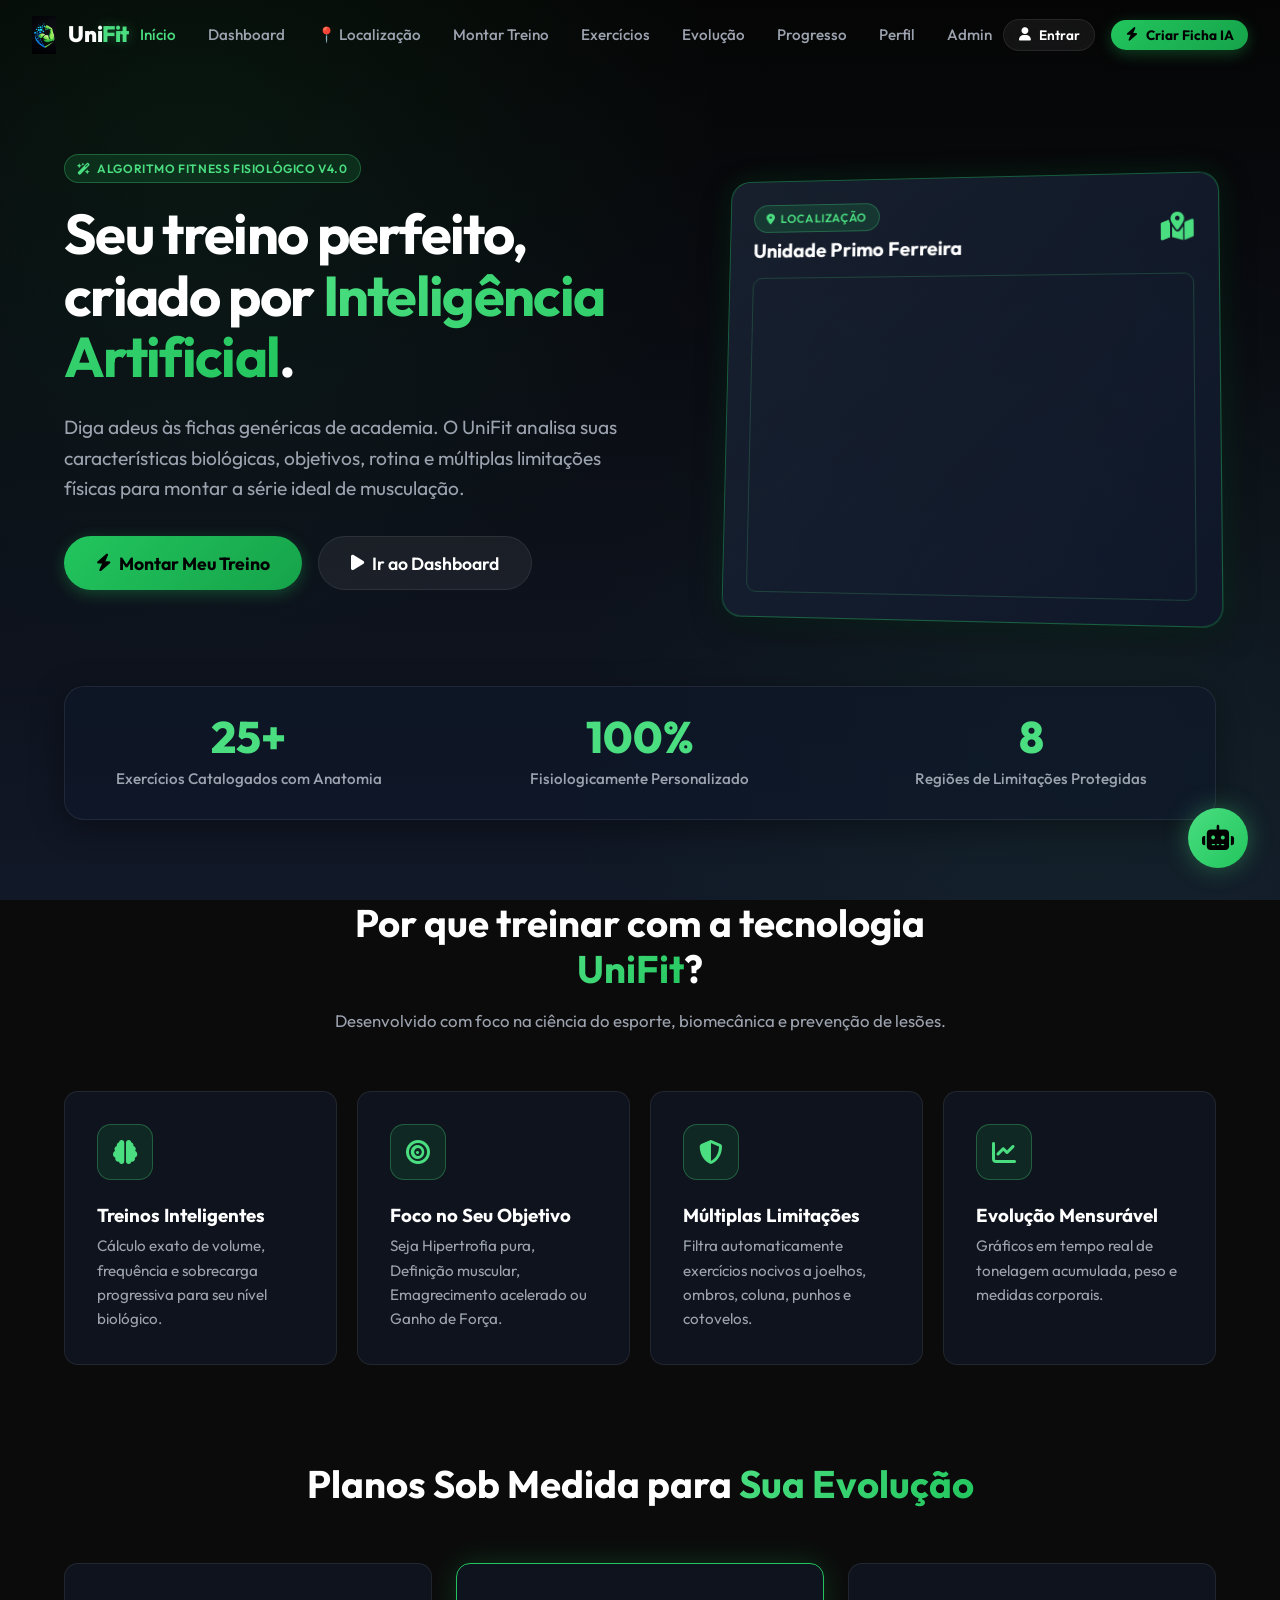
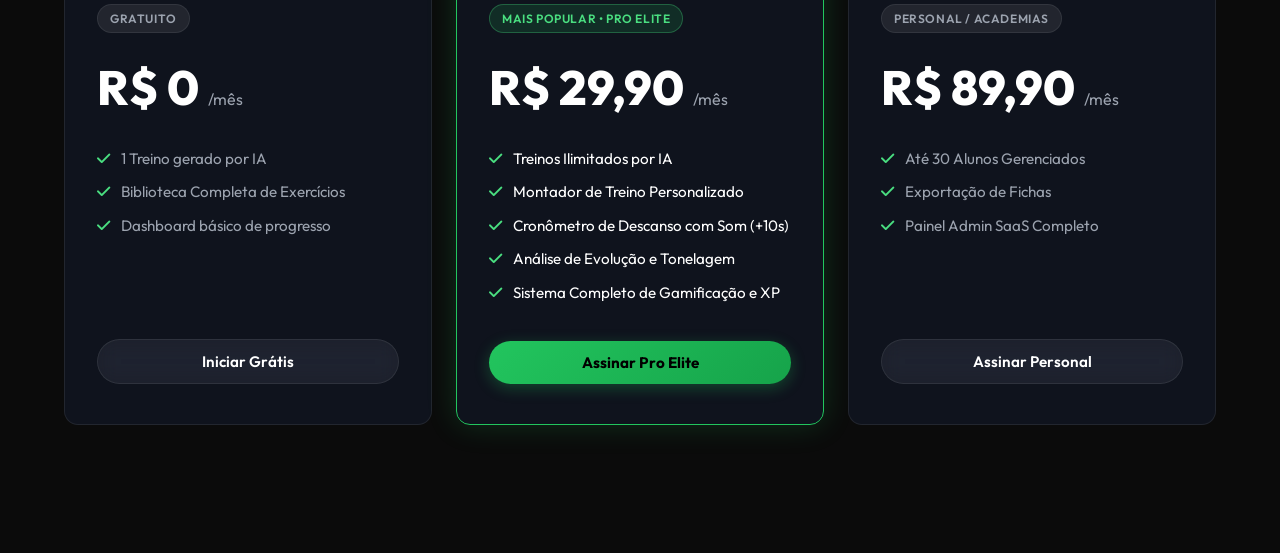
==== index.html @ 842c6257 "Add files via upload" ====
<!DOCTYPE html>
<html lang="pt-BR">
<head>
  <meta charset="UTF-8">
  <meta name="viewport" content="width=device-width, initial-scale=1.0, maximum-scale=5.0">
  <title>UniFit | Seu treino perfeito, criado por Inteligência Artificial</title>
  
  <!-- SEO & PWA Meta Tags -->
  <meta name="description" content="Plataforma fitness de alta performance que utiliza algoritmos inteligentes para gerar treinos customizados para musculação, hipertrofia e definição.">
  <meta name="keywords" content="treino, musculacao, inteligencia artificial, hipertrofia, fitness, personal trainer, exercicios">
  <meta name="theme-color" content="#0b0b0b">
  <meta name="mobile-web-app-capable" content="yes">
  <meta name="apple-mobile-web-app-capable" content="yes">
  <meta name="apple-mobile-web-app-status-bar-style" content="black-translucent">
  <link rel="manifest" href="manifest.webmanifest">
  <link rel="icon" type="image/png" href="https://cdn-icons-png.flaticon.com/512/2964/2964514.png">
  
  <!-- Open Graph -->
  <meta property="og:title" content="UniFit - Inteligência Artificial para Treinos Personalizados">
  <meta property="og:description" content="Gere seu treino de musculação personalizado em segundos com tecnologia de ponta.">
  <meta property="og:type" content="website">
  
  <!-- Google Fonts & FontAwesome -->
  <link rel="preconnect" href="https://fonts.googleapis.com">
  <link rel="preconnect" href="https://fonts.gstatic.com" crossorigin>
  <link href="https://fonts.googleapis.com/css2?family=Inter:wght@300;400;500;600;700&family=Outfit:wght@400;500;600;700;800;900&display=swap" rel="stylesheet">
  <link rel="stylesheet" href="https://cdnjs.cloudflare.com/ajax/libs/font-awesome/6.4.0/css/all.min.css">
  
  <!-- Chart.js CDN -->
  <script src="https://cdn.jsdelivr.net/npm/chart.js"></script>

  <!-- Leaflet CSS & JS (OpenStreetMap) -->
  <link rel="stylesheet" href="https://unpkg.com/leaflet@1.9.4/dist/leaflet.css" />
  <script src="https://unpkg.com/leaflet@1.9.4/dist/leaflet.js"></script>

  <!-- UniFit Styles -->
  <link rel="stylesheet" href="css/styles.css">
</head>
<body>

  <!-- Toast Notification Container -->
  <div id="toast-container" class="toast-container"></div>

  <!-- Main Navigation Bar (Desktop) -->
  <nav class="navbar">
    <div class="nav-container">
      <a href="#" class="logo-wrapper" onclick="showSection('landing-section'); return false;">
        <!-- UniFit Logo -->
        <img src="logo.jpg" alt="UniFit Logo" class="logo-icon-img">
        <span>Uni<span class="highlight-neon">Fit</span></span>
      </a>

      <ul class="nav-links">
        <li><a href="#" class="nav-link active" onclick="showSection('landing-section'); return false;">Início</a></li>
        <li><a href="#" class="nav-link" onclick="showSection('dashboard-section'); return false;">Dashboard</a></li>
        <li><a href="#" class="nav-link" onclick="showSection('map-section'); return false;">📍 Localização</a></li>
        <li><a href="#" class="nav-link" onclick="showSection('workout-builder-section'); return false;">Montar Treino</a></li>
        <li><a href="#" class="nav-link" onclick="showSection('exercise-bank-section'); return false;">Exercícios</a></li>
        <li><a href="#" class="nav-link" onclick="showSection('evolution-section'); return false;">Evolução</a></li>
        <li><a href="#" class="nav-link" onclick="showSection('progress-section'); return false;">Progresso</a></li>
        <li><a href="#" class="nav-link" onclick="showSection('profile-section'); return false;">Perfil</a></li>
        <li><a href="#" class="nav-link" onclick="showSection('admin-section'); return false;">Admin</a></li>
      </ul>

      <div class="nav-actions">
        <button class="btn btn-secondary btn-sm" onclick="openModal('auth-modal')"><i class="fa-solid fa-user"></i> Entrar</button>
        <button class="btn btn-primary btn-sm" onclick="openModal('onboarding-modal')"><i class="fa-solid fa-bolt"></i> Criar Ficha IA</button>
      </div>
    </div>
  </nav>

  <!-- ==========================================================================
       SECTION 1: LANDING PAGE
       ========================================================================== -->
  <section id="landing-section" class="app-section active">
    <div class="container">
      <div class="hero">
        <div class="hero-content">
          <span class="badge badge-green" style="margin-bottom: 1.25rem;">
            <i class="fa-solid fa-wand-magic-sparkles"></i> Algoritmo Fitness Fisiológico v4.0
          </span>
          <h1>Seu treino perfeito, criado por <span class="text-green-gradient">Inteligência Artificial</span>.</h1>
          <p>Diga adeus às fichas genéricas de academia. O UniFit analisa suas características biológicas, objetivos, rotina e múltiplas limitações físicas para montar a série ideal de musculação.</p>

          <div class="hero-ctas">
            <button class="btn btn-primary btn-lg" onclick="openModal('onboarding-modal')">
              <i class="fa-solid fa-bolt"></i> Montar Meu Treino
            </button>
            <button class="btn btn-secondary btn-lg" onclick="showSection('dashboard-section')">
              <i class="fa-solid fa-play"></i> Ir ao Dashboard
            </button>
          </div>
        </div>

        <div class="hero-preview-container">
          <div class="hero-card-3d glass-panel">
            <div style="display: flex; justify-content: space-between; align-items: center; margin-bottom: 1rem;">
              <div>
                <span class="badge badge-green"><i class="fa-solid fa-location-dot"></i> LOCALIZAÇÃO</span>
                <h3 style="margin-top: 0.4rem; font-size: 1.25rem;">Unidade Primo Ferreira</h3>
              </div>
              <i class="fa-solid fa-map-location-dot" style="font-size: 1.8rem; color: #4ADE80;"></i>
            </div>

            <div id="map" style="height: 320px; width: 100%; border-radius: 10px; border: 1px solid rgba(74, 222, 128, 0.2); overflow: hidden; z-index: 1;"></div>
          </div>
        </div>
      </div>

      <!-- Stats Bar (Valores dinâmicos da aplicação) -->
      <div class="stats-bar glass-panel">
        <div class="stat-box">
          <div class="stat-number" id="landing-stat-exercises">25+</div>
          <div class="stat-label">Exercícios Catalogados com Anatomia</div>
        </div>
        <div class="stat-box">
          <div class="stat-number" id="landing-stat-satisfaction">100%</div>
          <div class="stat-label">Fisiologicamente Personalizado</div>
        </div>
        <div class="stat-box">
          <div class="stat-number" id="landing-stat-injuries">8</div>
          <div class="stat-label">Regiões de Limitações Protegidas</div>
        </div>
      </div>

      <!-- Benefits Section -->
      <div class="section-header">
        <h2>Por que treinar com a tecnologia <span class="text-green-gradient">UniFit</span>?</h2>
        <p>Desenvolvido com foco na ciência do esporte, biomecânica e prevenção de lesões.</p>
      </div>

      <div class="grid-4" style="margin-bottom: 6rem;">
        <div class="glass-card feature-card">
          <div class="feature-icon-wrapper"><i class="fa-solid fa-brain"></i></div>
          <h3>Treinos Inteligentes</h3>
          <p style="color: #9CA3AF; font-size: 0.95rem; margin-top: 0.5rem;">Cálculo exato de volume, frequência e sobrecarga progressiva para seu nível biológico.</p>
        </div>
        <div class="glass-card feature-card">
          <div class="feature-icon-wrapper"><i class="fa-solid fa-bullseye"></i></div>
          <h3>Foco no Seu Objetivo</h3>
          <p style="color: #9CA3AF; font-size: 0.95rem; margin-top: 0.5rem;">Seja Hipertrofia pura, Definição muscular, Emagrecimento acelerado ou Ganho de Força.</p>
        </div>
        <div class="glass-card feature-card">
          <div class="feature-icon-wrapper"><i class="fa-solid fa-shield-halved"></i></div>
          <h3>Múltiplas Limitações</h3>
          <p style="color: #9CA3AF; font-size: 0.95rem; margin-top: 0.5rem;">Filtra automaticamente exercícios nocivos a joelhos, ombros, coluna, punhos e cotovelos.</p>
        </div>
        <div class="glass-card feature-card">
          <div class="feature-icon-wrapper"><i class="fa-solid fa-chart-line"></i></div>
          <h3>Evolução Mensurável</h3>
          <p style="color: #9CA3AF; font-size: 0.95rem; margin-top: 0.5rem;">Gráficos em tempo real de tonelagem acumulada, peso e medidas corporais.</p>
        </div>
      </div>

      <!-- Pricing Plans -->
      <div class="section-header">
        <h2>Planos Sob Medida para <span class="text-green-gradient">Sua Evolução</span></h2>
      </div>

      <div class="grid-3" style="margin-bottom: 5rem;">
        <div class="glass-card pricing-card">
          <div>
            <span class="badge badge-gray">GRATUITO</span>
            <div class="pricing-price">R$ 0 <span>/mês</span></div>
            <ul style="list-style: none; color: #9CA3AF; line-height: 2.2; font-size: 0.95rem;">
              <li><i class="fa-solid fa-check" style="color: #4ADE80; margin-right: 8px;"></i> 1 Treino gerado por IA</li>
              <li><i class="fa-solid fa-check" style="color: #4ADE80; margin-right: 8px;"></i> Biblioteca Completa de Exercícios</li>
              <li><i class="fa-solid fa-check" style="color: #4ADE80; margin-right: 8px;"></i> Dashboard básico de progresso</li>
            </ul>
          </div>
          <button class="btn btn-secondary" style="margin-top: 2rem;" onclick="openModal('onboarding-modal')">Iniciar Grátis</button>
        </div>

        <div class="glass-card pricing-card featured">
          <div>
            <span class="badge badge-green">MAIS POPULAR • PRO ELITE</span>
            <div class="pricing-price">R$ 29,90 <span>/mês</span></div>
            <ul style="list-style: none; color: #FFFFFF; line-height: 2.2; font-size: 0.95rem;">
              <li><i class="fa-solid fa-check" style="color: #4ADE80; margin-right: 8px;"></i> Treinos Ilimitados por IA</li>
              <li><i class="fa-solid fa-check" style="color: #4ADE80; margin-right: 8px;"></i> Montador de Treino Personalizado</li>
              <li><i class="fa-solid fa-check" style="color: #4ADE80; margin-right: 8px;"></i> Cronômetro de Descanso com Som (+10s)</li>
              <li><i class="fa-solid fa-check" style="color: #4ADE80; margin-right: 8px;"></i> Análise de Evolução e Tonelagem</li>
              <li><i class="fa-solid fa-check" style="color: #4ADE80; margin-right: 8px;"></i> Sistema Completo de Gamificação e XP</li>
            </ul>
          </div>
          <button class="btn btn-primary" style="margin-top: 2rem;" onclick="openCheckoutModal('pro_elite')">Assinar Pro Elite</button>
        </div>

        <div class="glass-card pricing-card">
          <div>
            <span class="badge badge-gray">PERSONAL / ACADEMIAS</span>
            <div class="pricing-price">R$ 89,90 <span>/mês</span></div>
            <ul style="list-style: none; color: #9CA3AF; line-height: 2.2; font-size: 0.95rem;">
              <li><i class="fa-solid fa-check" style="color: #4ADE80; margin-right: 8px;"></i> Até 30 Alunos Gerenciados</li>
              <li><i class="fa-solid fa-check" style="color: #4ADE80; margin-right: 8px;"></i> Exportação de Fichas</li>
              <li><i class="fa-solid fa-check" style="color: #4ADE80; margin-right: 8px;"></i> Painel Admin SaaS Completo</li>
            </ul>
          </div>
          <button class="btn btn-secondary" style="margin-top: 2rem;" onclick="openCheckoutModal('personal')">Assinar Personal</button>
        </div>
      </div>
    </div>
  </section>

  <!-- ==========================================================================
       SECTION: MAPA E LOCALIZAÇÃO DE COORDENADAS
       ========================================================================== -->
  <section id="map-section" class="app-section">
    <div class="container">
      <div class="section-header">
        <h2>Nossa <span class="text-green-gradient">Unidade Primo Ferreira</span></h2>
        <p>Confira a localização da nossa unidade principal no mapa abaixo.</p>
      </div>

      <div class="glass-panel" style="padding: 2rem; margin-bottom: 3rem;">
        <div id="sec-map" style="height: 500px; width: 100%; border-radius: 12px; border: 1px solid rgba(74, 222, 128, 0.3); overflow: hidden; z-index: 1;"></div>
      </div>
    </div>
  </section>

  <!-- ==========================================================================
       SECTION 2: DASHBOARD (REVISÃO COMPLETA DA PÁGINA INICIAL)
       ========================================================================== -->
  <section id="dashboard-section" class="app-section">
    <div class="container">
      <div class="dash-welcome">
        <div>
          <h2>Olá, <span id="dash-user-name" class="text-green-gradient">Carlos</span>! 👋</h2>
          <p style="color: #9CA3AF;" id="dash-user-subtext">Seu objetivo: <strong id="dash-goal-text" style="color:#FFFFFF;">Hipertrofia</strong> • Pronto para evoluir hoje?</p>
        </div>
        <div style="display: flex; gap: 0.75rem; flex-wrap: wrap;">
          <button class="btn btn-secondary btn-sm" onclick="showSection('workout-builder-section')"><i class="fa-solid fa-plus"></i> Montar Novo Treino</button>
          <button class="btn btn-primary btn-lg" onclick="startTodayWorkoutSession()">
            <i class="fa-solid fa-play"></i> COMEÇAR TREINO DE HOJE
          </button>
        </div>
      </div>

      <!-- CARD EM ALTO DESTAQUE: TREINO DE HOJE -->
      <div class="glass-panel" style="padding: 2rem; margin-bottom: 2.5rem; border: 2px solid var(--primary-green); box-shadow: 0 0 30px var(--accent-glow);">
        <div style="display: flex; justify-content: space-between; align-items: center; flex-wrap: wrap; gap: 1rem; margin-bottom: 1.5rem;">
          <div>
            <span class="badge badge-green"><i class="fa-solid fa-star"></i> TREINO DE HOJE RECOMENDADO</span>
            <h3 id="today-workout-title" style="font-size: 1.8rem; margin-top: 0.5rem; color: #FFFFFF;">Treino A - Peito, Ombros e Tríceps</h3>
          </div>
          <button class="btn btn-primary btn-lg" onclick="startTodayWorkoutSession()">
            <i class="fa-solid fa-fire"></i> INICIAR AGORA
          </button>
        </div>

        <!-- Meta dados do treino de hoje -->
        <div class="grid-4" style="margin-bottom: 1.5rem; background: rgba(15,23,42,0.6); padding: 1.25rem; border-radius: 12px;">
          <div>
            <div style="font-size: 0.75rem; color: #9CA3AF;">EXERCÍCIOS</div>
            <div id="today-ex-count" style="font-weight: 700; font-size: 1.2rem; color: #FFFFFF;">5 Exercícios</div>
          </div>
          <div>
            <div style="font-size: 0.75rem; color: #9CA3AF;">TEMPO ESTIMADO</div>
            <div id="today-est-time" style="font-weight: 700; font-size: 1.2rem; color: #4ADE80;">50 - 60 Min</div>
          </div>
          <div>
            <div style="font-size: 0.75rem; color: #9CA3AF;">GRUPOS MUSCULARES</div>
            <div id="today-muscles" style="font-weight: 700; font-size: 1rem; color: #FFFFFF;">Peito, Ombros, Tríceps</div>
          </div>
          <div>
            <div style="font-size: 0.75rem; color: #9CA3AF;">DIVISÃO</div>
            <div id="today-split-name" style="font-weight: 700; font-size: 1rem; color: #4ADE80;">Upper / Lower 4x</div>
          </div>
        </div>

        <!-- Lista rápida de exercícios do treino de hoje -->
        <div id="today-workout-exercises-list">
          <!-- Dynamically populated -->
        </div>
      </div>

      <!-- Dash Stats Grid -->
      <div class="dash-stats-grid">
        <div class="glass-card dash-card-stat">
          <div class="dash-stat-icon"><i class="fa-solid fa-weight-scale"></i></div>
          <div>
            <div style="font-size: 0.8rem; color: #9CA3AF;">PESO ATUAL</div>
            <div id="dash-weight" style="font-size: 1.3rem; font-weight: 700;">76.5 kg</div>
          </div>
        </div>
        <div class="dash-card-stat glass-card">
          <div class="dash-stat-icon"><i class="fa-solid fa-heart-pulse"></i></div>
          <div>
            <div style="font-size: 0.8rem; color: #9CA3AF;">IMC ESTIMADO</div>
            <div id="dash-bmi" style="font-size: 1.3rem; font-weight: 700;">24.1 (Normal)</div>
          </div>
        </div>
        <div class="dash-card-stat glass-card">
          <div class="dash-stat-icon"><i class="fa-solid fa-fire"></i></div>
          <div>
            <div style="font-size: 0.8rem; color: #9CA3AF;">SEQUÊNCIA (STREAK)</div>
            <div id="dash-streak" style="font-size: 1.3rem; font-weight: 700; color: #4ADE80;">🔥 4 Dias</div>
          </div>
        </div>
        <div class="dash-card-stat glass-card">
          <div class="dash-stat-icon"><i class="fa-solid fa-shield-halved"></i></div>
          <div>
            <div style="font-size: 0.8rem; color: #9CA3AF;">PROTEÇÃO ARTICULAR</div>
            <div id="dash-injuries-count" style="font-size: 1.1rem; font-weight: 700; color: #4ADE80;">Ativa (Protegido)</div>
          </div>
        </div>
      </div>

      <!-- XP & Level Progress Bar -->
      <div class="glass-panel" style="padding: 1.5rem; margin-bottom: 2.5rem;">
        <div style="display: flex; justify-content: space-between; align-items: center; margin-bottom: 0.75rem;">
          <div style="font-weight: 700; color: #FFFFFF;" id="dash-level-title">Nível 3 • Bronze Atleta</div>
          <span class="badge badge-green" id="dash-xp-badge">+150 XP Próximo Nível</span>
        </div>
        <div style="width: 100%; height: 12px; background: rgba(255,255,255,0.1); border-radius: 999px; overflow: hidden;">
          <div id="dash-xp-progress" style="width: 60%; height: 100%; background: linear-gradient(90deg, #22C55E, #4ADE80); transition: width 0.5s ease;"></div>
        </div>
      </div>

      <div class="grid-2">
        <!-- Último Treino Realizado -->
        <div class="glass-panel" style="padding: 1.75rem;">
          <h3 style="margin-bottom: 1.25rem;"><i class="fa-solid fa-clock-rotate-left" style="color: #4ADE80;"></i> Último Treino Realizado</h3>
          <div id="dash-last-workout-box">
            <div style="background: rgba(30,41,59,0.4); padding: 1.25rem; border-radius: 12px; border: 1px solid var(--border-color);">
              <div style="font-size: 0.85rem; color: #9CA3AF;" id="dash-last-date">11 AGO 2026</div>
              <div style="font-weight: 700; font-size: 1.15rem; color: #FFFFFF;" id="dash-last-title">Peito + Ombros + Tríceps</div>
              <div style="display: flex; justify-content: space-between; margin-top: 0.75rem; font-size: 0.9rem; color: #4ADE80;">
                <span id="dash-last-duration">⏱️ 52 min</span>
                <span id="dash-last-tonnage">🏋️ 4.200 kg movimentados</span>
                <span id="dash-last-xp">+180 XP</span>
              </div>
            </div>
          </div>
        </div>

        <!-- Assistente & Atalhos -->
        <div style="display: flex; flex-direction: column; gap: 1.5rem;">
          <div class="glass-panel" style="padding: 1.5rem;">
            <h3 style="margin-bottom: 0.75rem;">Assistente IA Fisiológico</h3>
            <p style="color: #9CA3AF; font-size: 0.9rem; margin-bottom: 1rem;">Tire dúvidas sobre execução, substituições de exercícios ou dor articular em tempo real.</p>
            <button class="btn btn-outline-green" onclick="toggleAIChatWindow()">
              <i class="fa-solid fa-robot"></i> Abrir Chat do Assistente IA
            </button>
          </div>

          <!-- Card de Localização & Coordenadas no Dashboard -->
          <div class="glass-panel" style="padding: 1.5rem;">
            <div style="display: flex; justify-content: space-between; align-items: center; margin-bottom: 1rem;">
              <div>
                <span class="badge badge-green"><i class="fa-solid fa-location-dot"></i> LOCALIZAÇÃO</span>
                <h3 style="margin-top: 0.4rem; font-size: 1.2rem;">Unidade Primo Ferreira</h3>
              </div>
              <i class="fa-solid fa-map-location-dot" style="font-size: 1.5rem; color: #4ADE80;"></i>
            </div>

            <div id="dash-map" style="height: 260px; width: 100%; border-radius: 10px; border: 1px solid rgba(74, 222, 128, 0.2); overflow: hidden; z-index: 1;"></div>
          </div>
        </div>
      </div>
    </div>
  </section>

  <!-- ==========================================================================
       SECTION 3: WORKOUT SESSION PLAYER (TELA DE EXECUÇÃO DO TREINO)
       ========================================================================== -->
  <section id="workout-player-section" class="app-section">
    <div class="container workout-player-container">
      
      <!-- Session Header Bar -->
      <div class="glass-panel" style="padding: 1.25rem 2rem; margin-bottom: 1.5rem; display: flex; justify-content: space-between; align-items: center; flex-wrap: wrap; gap: 1rem;">
        <div>
          <span class="badge badge-green" id="player-ex-category">PEITO</span>
          <h2 id="player-ex-name" style="font-size: 1.7rem; margin-top: 0.25rem;">Supino Reto com Barra</h2>
        </div>
        <div>
          <span id="workout-session-progress-text" style="color: #4ADE80; font-weight: 700; margin-right: 1rem;">0% Concluído</span>
          <button class="btn btn-primary btn-sm" onclick="finishCurrentWorkoutSession()">Finalizar Treino</button>
        </div>
      </div>

      <!-- Workout Overall Progress Bar -->
      <div style="width: 100%; height: 8px; background: rgba(255,255,255,0.1); border-radius: 999px; margin-bottom: 1.5rem; overflow: hidden;">
        <div id="workout-session-progress-bar" style="width: 0%; height: 100%; background: #4ADE80; transition: width 0.3s ease;"></div>
      </div>

      <!-- BANNER PRÓXIMO EXERCÍCIO -->
      <div id="player-next-exercise-banner" style="background: rgba(30,41,59,0.5); padding: 0.75rem 1.25rem; border-radius: 10px; margin-bottom: 1.5rem; border: 1px solid var(--border-color); display: flex; justify-content: space-between; align-items: center;">
        <span style="font-size: 0.85rem; color: #9CA3AF;">A SEGUIR: <strong id="player-next-ex-name" style="color: #FFFFFF;">Supino Inclinado com Halteres</strong></span>
        <span class="badge badge-gray" id="player-next-ex-cat">Peito</span>
      </div>

      <div class="grid-2">
        <!-- Visual & Instructions -->
        <div>
          <div class="exercise-header-visual">
            <div id="player-ex-visual">
              <!-- SVG Visual -->
            </div>
          </div>

          <div class="glass-panel" style="padding: 1.5rem;">
            <h4 style="margin-bottom: 0.75rem; color: #4ADE80;">Execução Correta:</h4>
            <ol id="player-ex-instructions" style="color: #9CA3AF; padding-left: 1.25rem; font-size: 0.9rem; line-height: 1.6;">
              <!-- Dynamic instructions -->
            </ol>
            <div style="margin-top: 1rem; font-size: 0.85rem; color: #6B7280;">
              Equipamento: <span id="player-ex-equipment" style="color: #FFFFFF;">Barra</span>
            </div>
          </div>
        </div>

        <!-- Set Logger & Rest Timer -->
        <div>
          <!-- Rest Timer Box -->
          <div id="player-rest-timer-box" class="rest-timer-box" style="display: none;">
            <div style="font-size: 0.85rem; color: #4ADE80; font-weight: 700; margin-bottom: 1rem; text-transform: uppercase;">Descanso Entre Séries</div>
            <svg class="timer-circle-svg" viewBox="0 0 100 100">
              <circle class="timer-circle-bg" cx="50" cy="50" r="45"/>
              <circle id="timer-circle-progress" class="timer-circle-progress" cx="50" cy="50" r="45"/>
            </svg>
            <div id="timer-display-text" class="timer-display">60s</div>
            <div style="display: flex; gap: 0.5rem;">
              <button class="btn btn-secondary btn-sm" onclick="workoutSessionInstance.addTenSecondsToRestTimer(updateTimerDisplayUI)">+10s</button>
              <button class="btn btn-secondary btn-sm" onclick="workoutSessionInstance.stopRestTimer(); document.getElementById('player-rest-timer-box').style.display='none';">Pular Descanso</button>
            </div>
          </div>

          <!-- Set Table -->
          <div class="glass-panel" style="padding: 1.5rem;">
            <h3 style="margin-bottom: 1rem;">Registro de Séries</h3>
            <div class="table-responsive">
              <table class="set-table">
                <thead>
                  <tr>
                    <th>Série</th>
                    <th>Carga (kg)</th>
                    <th>Reps</th>
                    <th>Ação</th>
                  </tr>
                </thead>
                <tbody id="player-sets-tbody">
                  <!-- Dynamically populated sets -->
                </tbody>
              </table>
            </div>

            <div style="display: flex; justify-content: space-between; margin-top: 1.5rem;">
              <button class="btn btn-secondary" onclick="prevExercise()"><i class="fa-solid fa-chevron-left"></i> Anterior</button>
              <button class="btn btn-primary" onclick="nextExercise()">Próximo Exercício <i class="fa-solid fa-chevron-right"></i></button>
            </div>
          </div>
        </div>
      </div>

    </div>
  </section>

  <!-- ==========================================================================
       SECTION 4: MONTAR UM TREINO (CUSTOM WORKOUT BUILDER)
       ========================================================================== -->
  <section id="workout-builder-section" class="app-section">
    <div class="container">
      <div class="section-header">
        <h2>Montador de Treino <span class="text-green-gradient">Personalizado</span></h2>
        <p>Crie, edite, organize exercícios, defina cargas e inicie a execução quando quiser.</p>
      </div>

      <div class="grid-2" style="margin-bottom: 3rem;">
        <!-- Formulário de Criação de Treino -->
        <div class="glass-panel" style="padding: 2rem;">
          <h3><i class="fa-solid fa-pen-to-square" style="color: #4ADE80;"></i> Criar / Editar Treino</h3>
          <form style="margin-top: 1.5rem;" onsubmit="handleSaveCustomWorkout(event)">
            <input type="hidden" id="builder-workout-id" value="">
            
            <div class="form-group">
              <label class="form-label">Nome do Treino</label>
              <input type="text" id="builder-title" class="form-control" placeholder="ex: Treino A - Peito e Tríceps" required>
            </div>

            <div class="form-group">
              <label class="form-label">Objetivo Principal</label>
              <select id="builder-goal" class="form-control">
                <option value="Hipertrofia">Hipertrofia</option>
                <option value="Definição">Definição Muscular</option>
                <option value="Força">Ganho de Força</option>
                <option value="Resistência">Resistência</option>
              </select>
            </div>

            <!-- Exercícios Selecionados -->
            <div style="margin-bottom: 1.5rem;">
              <div style="display: flex; justify-content: space-between; align-items: center; margin-bottom: 0.75rem;">
                <label class="form-label" style="margin: 0;">Exercícios Adicionados (<span id="builder-ex-count">0</span>)</label>
                <button type="button" class="btn btn-secondary btn-sm" onclick="openExerciseSelectorModal()"><i class="fa-solid fa-plus"></i> Adicionar Exercício</button>
              </div>
              
              <div id="builder-selected-exercises-list">
                <!-- Dynamically rendered -->
              </div>
            </div>

            <button type="submit" class="btn btn-primary" style="width: 100%;">
              <i class="fa-solid fa-floppy-disk"></i> Salvar Treino Personalizado
            </button>
          </form>
        </div>

        <!-- Meus Treinos Cadastrados -->
        <div class="glass-panel" style="padding: 2rem;">
          <h3><i class="fa-solid fa-folder-open" style="color: #4ADE80;"></i> Meus Treinos Salvos</h3>
          <div id="custom-workouts-list" style="margin-top: 1.5rem; display: flex; flex-direction: column; gap: 1rem;">
            <!-- Dynamically rendered -->
          </div>
        </div>
      </div>
    </div>
  </section>

  <!-- ==========================================================================
       SECTION 5: BIBLIOTECA DE EXERCÍCIOS & BUSCA
       ========================================================================== -->
  <section id="exercise-bank-section" class="app-section">
    <div class="container">
      <div class="section-header">
        <h2>Biblioteca Profissional de <span class="text-green-gradient">Exercícios</span></h2>
        <p>Guia anatômico completo com execução, dicas de segurança, respiração e variações.</p>
      </div>

      <!-- Barra de Busca Rápida e Filtros -->
      <div class="glass-panel" style="padding: 1.5rem; margin-bottom: 2rem;">
        <div class="grid-2" style="margin-bottom: 1rem;">
          <div>
            <label class="form-label">Buscar Exercício</label>
            <input type="text" id="ex-search-input" class="form-control" placeholder="Digite o nome do exercício..." oninput="handleExerciseSearchFilter()">
          </div>
          <div class="grid-2">
            <div>
              <label class="form-label">Equipamento</label>
              <select id="ex-equip-filter" class="form-control" onchange="handleExerciseSearchFilter()">
                <option value="Todos">Todos os Equipamentos</option>
                <option value="Barra">Barra</option>
                <option value="Halteres">Halteres</option>
                <option value="Máquina">Máquina</option>
                <option value="Polia">Polia</option>
                <option value="Peso Corporal">Peso Corporal</option>
              </select>
            </div>
            <div>
              <label class="form-label">Nível</label>
              <select id="ex-level-filter" class="form-control" onchange="handleExerciseSearchFilter()">
                <option value="Todos">Todos os Níveis</option>
                <option value="Iniciante">Iniciante</option>
                <option value="Intermediário">Intermediário</option>
                <option value="Avançado">Avançado</option>
              </select>
            </div>
          </div>
        </div>

        <!-- Filter Buttons Category -->
        <div style="display: flex; gap: 0.5rem; flex-wrap: wrap; justify-content: center;">
          <button class="btn btn-primary cat-filter-btn" onclick="filterExerciseCategory(this, 'Todos')">Todos</button>
          <button class="btn btn-secondary cat-filter-btn" onclick="filterExerciseCategory(this, 'Peito')">Peito</button>
          <button class="btn btn-secondary cat-filter-btn" onclick="filterExerciseCategory(this, 'Costas')">Costas</button>
          <button class="btn btn-secondary cat-filter-btn" onclick="filterExerciseCategory(this, 'Ombros')">Ombros</button>
          <button class="btn btn-secondary cat-filter-btn" onclick="filterExerciseCategory(this, 'Bíceps')">Bíceps</button>
          <button class="btn btn-secondary cat-filter-btn" onclick="filterExerciseCategory(this, 'Tríceps')">Tríceps</button>
          <button class="btn btn-secondary cat-filter-btn" onclick="filterExerciseCategory(this, 'Pernas')">Pernas</button>
          <button class="btn btn-secondary cat-filter-btn" onclick="filterExerciseCategory(this, 'Glúteos')">Glúteos</button>
          <button class="btn btn-secondary cat-filter-btn" onclick="filterExerciseCategory(this, 'Posterior')">Posterior</button>
          <button class="btn btn-secondary cat-filter-btn" onclick="filterExerciseCategory(this, 'Panturrilha')">Panturrilha</button>
          <button class="btn btn-secondary cat-filter-btn" onclick="filterExerciseCategory(this, 'Abdômen')">Abdômen</button>
          <button class="btn btn-secondary cat-filter-btn" onclick="filterExerciseCategory(this, 'Cardio')">Cardio</button>
        </div>
      </div>

      <!-- Exercise Cards Grid -->
      <div id="exercise-bank-grid" class="grid-3">
        <!-- Dynamically rendered -->
      </div>
    </div>
  </section>

  <!-- ==========================================================================
       SECTION 6: EVOLUÇÃO E MEDIDAS
       ========================================================================== -->
  <section id="evolution-section" class="app-section">
    <div class="container">
      <div class="section-header">
        <h2>Acompanhamento da <span class="text-green-gradient">Sua Evolução</span></h2>
        <p>Monitore peso corporal, tonelagem total acumulada e circunferências corporais.</p>
      </div>

      <div class="grid-2" style="margin-bottom: 2.5rem;">
        <!-- Weight Chart -->
        <div class="glass-panel" style="padding: 2rem;">
          <h3>Evolução de Peso Corporal (kg)</h3>
          <div style="height: 280px; margin-top: 1.5rem;">
            <canvas id="weightEvolutionChart"></canvas>
          </div>
        </div>

        <!-- Total Volume Tonnage Chart -->
        <div class="glass-panel" style="padding: 2rem;">
          <h3>Volume de Carga por Treino (kg)</h3>
          <div style="height: 280px; margin-top: 1.5rem;">
            <canvas id="volumeEvolutionChart"></canvas>
          </div>
        </div>
      </div>

      <!-- Form para Registrar Medidas -->
      <div class="glass-panel" style="padding: 2rem; margin-bottom: 2.5rem;">
        <h3>Registrar Novas Medidas Corporais</h3>
        <form style="margin-top: 1.5rem;" onsubmit="handleSaveMeasurementForm(event)">
          <div class="grid-4">
            <div class="form-group">
              <label class="form-label">Peso Corporal (kg)</label>
              <input type="number" step="0.1" id="m-weight" class="form-control" placeholder="ex: 76.5" required>
            </div>
            <div class="form-group">
              <label class="form-label">Braço Flexionado (cm)</label>
              <input type="number" step="0.1" id="m-arm" class="form-control" placeholder="ex: 38.0">
            </div>
            <div class="form-group">
              <label class="form-label">Tórax / Peito (cm)</label>
              <input type="number" step="0.1" id="m-chest" class="form-control" placeholder="ex: 102.0">
            </div>
            <div class="form-group">
              <label class="form-label">Cintura (cm)</label>
              <input type="number" step="0.1" id="m-waist" class="form-control" placeholder="ex: 80.0">
            </div>
          </div>
          <button type="submit" class="btn btn-primary" style="width: 100%; margin-top: 1rem;">Salvar Atualização de Medidas</button>
        </form>
      </div>

      <!-- History Table -->
      <div class="glass-panel" style="padding: 2rem;">
        <h3 style="margin-bottom: 1.5rem;">Histórico Detalhado de Treinos Concluídos</h3>
        <div class="table-responsive">
          <table class="set-table" style="width: 100%;">
            <thead>
              <tr>
                <th>Data</th>
                <th>Treino</th>
                <th>Duração</th>
                <th>Volume Total</th>
                <th>XP Ganhos</th>
                <th>Ação</th>
              </tr>
            </thead>
            <tbody id="workout-history-tbody">
              <!-- Dynamically populated -->
            </tbody>
          </table>
        </div>
      </div>
    </div>
  </section>

  <!-- ==========================================================================
       SECTION 7: GAMIFICAÇÃO E PROGRESSO
       ========================================================================== -->
  <section id="progress-section" class="app-section">
    <div class="container">
      <div class="section-header">
        <h2>Central de Conquistas & <span class="text-green-gradient">Gamificação</span></h2>
        <p>Suba de nível, cumpra missões semanais e desbloqueie insígnias exclusivas.</p>
      </div>

      <!-- Level Banner -->
      <div class="glass-panel" style="padding: 2.5rem; margin-bottom: 3rem; text-align: center; background: radial-gradient(circle, rgba(34,197,94,0.15) 0%, rgba(15,23,42,0.9) 100%); border: 1px solid var(--primary-green);">
        <div style="font-size: 3rem; margin-bottom: 0.5rem;" id="gamification-title-icon">🏆</div>
        <h2 id="gamification-level-title" style="font-size: 2.2rem; color: #FFFFFF;">Nível 3 • Bronze Atleta</h2>
        <p style="color: #9CA3AF; margin-bottom: 1.5rem;" id="gamification-xp-summary">350 XP Acumulados • Faltam 150 XP para o próximo nível</p>
        <div style="width: 80%; max-width: 500px; height: 14px; background: rgba(255,255,255,0.1); border-radius: 999px; margin: 0 auto; overflow: hidden;">
          <div id="gamification-xp-bar" style="width: 60%; height: 100%; background: linear-gradient(90deg, #22C55E, #4ADE80); transition: width 0.5s ease;"></div>
        </div>
      </div>

      <!-- Badges Grid -->
      <h3 style="margin-bottom: 1.5rem;">Insígnias e Troféus</h3>
      <div id="gamification-badges-grid" class="grid-3" style="margin-bottom: 3rem;">
        <!-- Dynamically rendered -->
      </div>
    </div>
  </section>

  <!-- ==========================================================================
       SECTION 8: PERFIL DO USUÁRIO E GERENCIADOR DE LIMITAÇÕES
       ========================================================================== -->
  <section id="profile-section" class="app-section">
    <div class="container">
      <div class="section-header">
        <h2>Meu Perfil & <span class="text-green-gradient">Fisiologia</span></h2>
        <p>Gerencie seus dados biológicos, preferências e limitações físicas ativas.</p>
      </div>

      <div class="grid-2">
        <!-- Dados Biológicos & Preferências -->
        <div class="glass-panel" style="padding: 2rem;">
          <h3><i class="fa-solid fa-user-gear" style="color: #4ADE80;"></i> Dados Pessoais</h3>
          <form style="margin-top: 1.5rem;" onsubmit="handleUpdateProfileForm(event)">
            <div class="form-group">
              <label class="form-label">Nome Completo</label>
              <input type="text" id="profile-name" class="form-control" required>
            </div>
            <div class="grid-2">
              <div class="form-group">
                <label class="form-label">Idade</label>
                <input type="number" id="profile-age" class="form-control">
              </div>
              <div class="form-group">
                <label class="form-label">Sexo</label>
                <select id="profile-gender" class="form-control">
                  <option value="Masculino">Masculino</option>
                  <option value="Feminino">Feminino</option>
                </select>
              </div>
            </div>
            <div class="grid-2">
              <div class="form-group">
                <label class="form-label">Altura (cm)</label>
                <input type="number" id="profile-height" class="form-control">
              </div>
              <div class="form-group">
                <label class="form-label">Peso Atual (kg)</label>
                <input type="number" step="0.1" id="profile-weight" class="form-control">
              </div>
            </div>
            <div class="grid-2">
              <div class="form-group">
                <label class="form-label">Objetivo</label>
                <select id="profile-goal" class="form-control">
                  <option value="Hipertrofia">Hipertrofia</option>
                  <option value="Definição">Definição</option>
                  <option value="Emagrecimento">Emagrecimento</option>
                  <option value="Resistência">Resistência</option>
                </select>
              </div>
              <div class="form-group">
                <label class="form-label">Experiência</label>
                <select id="profile-exp" class="form-control">
                  <option value="Iniciante">Iniciante</option>
                  <option value="Intermediário">Intermediário</option>
                  <option value="Avançado">Avançado</option>
                </select>
              </div>
            </div>
            <button type="submit" class="btn btn-primary" style="width: 100%; margin-top: 1rem;">Atualizar Perfil</button>
          </form>
        </div>

        <!-- Gerenciador de Múltiplas Limitações / Dores e Lesões -->
        <div style="display: flex; flex-direction: column; gap: 1.5rem;">
          <div class="glass-panel" style="padding: 2rem;">
            <h3><i class="fa-solid fa-shield-halved" style="color: #4ADE80;"></i> Múltiplas Limitações Físicas</h3>
            <p style="color: #9CA3AF; font-size: 0.85rem; margin-bottom: 1.25rem;">Marque todas as áreas onde possui dores ou sensibilidade. O algoritmo de IA filtrará automaticamente os exercícios prejudiciais.</p>
            
            <div id="profile-injuries-checkboxes" class="injury-grid-selector">
              <!-- Dynamically populated checkboxes -->
            </div>

            <button class="btn btn-outline-green" style="width: 100%;" onclick="handleSaveProfileInjuries()">
              <i class="fa-solid fa-check"></i> Salvar Minhas Limitações
            </button>
          </div>

          <!-- Assinatura & Status -->
          <div class="glass-panel" style="padding: 1.5rem;">
            <div style="display: flex; justify-content: space-between; align-items: center;">
              <div>
                <div style="font-size: 0.8rem; color: #9CA3AF;">PLANO ATUAL</div>
                <div id="profile-plan-name" style="font-size: 1.25rem; font-weight: 700; color: #4ADE80;">Pro Elite</div>
              </div>
              <button class="btn btn-secondary btn-sm" onclick="openCheckoutModal('pro_elite')">Gerenciar Plano</button>
            </div>
            <button class="btn btn-secondary btn-sm" style="width: 100%; margin-top: 1.25rem; color: #EF4444;" onclick="UniFitAuth.logout()">
              <i class="fa-solid fa-right-from-bracket"></i> Sair da Conta
            </button>
          </div>
        </div>
      </div>
    </div>
  </section>

  <!-- ==========================================================================
       SECTION 9: PAINEL ADMINISTRATIVO SAAS
       ========================================================================== -->
  <section id="admin-section" class="app-section">
    <div class="container">
      <div class="section-header">
        <h2>Painel Administrativo <span class="text-green-gradient">UniFit SaaS</span></h2>
        <p>Visão geral de métricas do sistema, usuários ativos, catálogo de exercícios e assinaturas.</p>
      </div>

      <!-- Métricas Globais Realistas -->
      <div class="dash-stats-grid" style="margin-bottom: 2.5rem;">
        <div class="glass-card dash-card-stat">
          <div class="dash-stat-icon"><i class="fa-solid fa-users"></i></div>
          <div>
            <div style="font-size: 0.8rem; color: #9CA3AF;">USUÁRIOS CADASTRADOS</div>
            <div id="admin-stat-users" style="font-size: 1.4rem; font-weight: 700;">1.400</div>
          </div>
        </div>
        <div class="glass-card dash-card-stat">
          <div class="dash-stat-icon"><i class="fa-solid fa-dumbbell"></i></div>
          <div>
            <div style="font-size: 0.8rem; color: #9CA3AF;">TREINOS HOJE</div>
            <div id="admin-stat-active" style="font-size: 1.4rem; font-weight: 700; color: #4ADE80;">84</div>
          </div>
        </div>
        <div class="glass-card dash-card-stat">
          <div class="dash-stat-icon"><i class="fa-solid fa-wallet"></i></div>
          <div>
            <div style="font-size: 0.8rem; color: #9CA3AF;">RECEITA MENSAL (MRR)</div>
            <div id="admin-stat-revenue" style="font-size: 1.4rem; font-weight: 700; color: #4ADE80;">R$ 42.180,00</div>
          </div>
        </div>
      </div>

      <!-- Admin Tabs Navigation -->
      <div class="admin-tabs-nav">
        <button class="admin-tab-btn active" onclick="switchAdminTab('users')"><i class="fa-solid fa-users"></i> Usuários</button>
        <button class="admin-tab-btn" onclick="switchAdminTab('exercises')"><i class="fa-solid fa-dumbbell"></i> Exercícios</button>
        <button class="admin-tab-btn" onclick="switchAdminTab('subscriptions')"><i class="fa-solid fa-credit-card"></i> Assinaturas</button>
      </div>

      <!-- Tab 1: Usuários -->
      <div id="admin-tab-users" class="admin-tab-content active glass-panel" style="padding: 2rem;">
        <h3 style="margin-bottom: 1.5rem;">Diretório de Usuários SaaS</h3>
        <div class="table-responsive">
          <table class="set-table" style="width: 100%;">
            <thead>
              <tr>
                <th>Usuário</th>
                <th>E-mail</th>
                <th>Plano</th>
                <th>Status</th>
                <th>Ações</th>
              </tr>
            </thead>
            <tbody id="admin-users-tbody">
              <!-- Dynamically populated -->
            </tbody>
          </table>
        </div>
      </div>

      <!-- Tab 2: Gerenciamento de Exercícios -->
      <div id="admin-tab-exercises" class="admin-tab-content glass-panel" style="padding: 2rem;">
        <div style="display: flex; justify-content: space-between; align-items: center; margin-bottom: 1.5rem;">
          <h3>Catálogo de Exercícios</h3>
          <button class="btn btn-primary btn-sm" onclick="showUniFitToast('Ação admin de criação ativada', 'green')"><i class="fa-solid fa-plus"></i> Novo Exercício</button>
        </div>
        <div class="table-responsive">
          <table class="set-table" style="width: 100%;">
            <thead>
              <tr>
                <th>Exercício</th>
                <th>Categoria</th>
                <th>Equipamento</th>
                <th>Nível</th>
              </tr>
            </thead>
            <tbody id="admin-exercises-tbody">
              <!-- Dynamically populated -->
            </tbody>
          </table>
        </div>
      </div>

      <!-- Tab 3: Assinaturas -->
      <div id="admin-tab-subscriptions" class="admin-tab-content glass-panel" style="padding: 2rem;">
        <h3 style="margin-bottom: 1.5rem;">Relatório de Planos & Assinantes</h3>
        <div class="grid-3">
          <div class="glass-card" style="padding: 1.25rem;">
            <div style="font-size: 0.8rem; color: #9CA3AF;">ASSINANTES PRO ELITE</div>
            <div style="font-size: 1.6rem; font-weight: 700; color: #4ADE80;">1.120</div>
          </div>
          <div class="glass-card" style="padding: 1.25rem;">
            <div style="font-size: 0.8rem; color: #9CA3AF;">ASSINANTES PERSONAL</div>
            <div style="font-size: 1.6rem; font-weight: 700; color: #FFFFFF;">95</div>
          </div>
          <div class="glass-card" style="padding: 1.25rem;">
            <div style="font-size: 0.8rem; color: #9CA3AF;">TAXA DE RETENÇÃO</div>
            <div style="font-size: 1.6rem; font-weight: 700; color: #4ADE80;">98.4%</div>
          </div>
        </div>
      </div>
    </div>
  </section>

  <!-- ==========================================================================
       AI FLOATING CHAT WIDGET
       ========================================================================== -->
  <div class="ai-chat-drawer">
    <button class="ai-toggle-btn" onclick="toggleAIChatWindow()">
      <i class="fa-solid fa-robot"></i>
    </button>

    <div id="ai-chat-window" class="ai-chat-window glass-panel">
      <div class="ai-chat-header">
        <div style="display: flex; align-items: center; gap: 0.5rem;">
          <i class="fa-solid fa-robot" style="color: #4ADE80;"></i>
          <span style="font-weight: 700;">Assistente IA UniFit</span>
        </div>
        <button style="background: none; border: none; color: #9CA3AF; cursor: pointer;" onclick="toggleAIChatWindow()">
          <i class="fa-solid fa-xmark"></i>
        </button>
      </div>

      <div id="ai-chat-messages-container" class="ai-chat-messages">
        <div class="chat-bubble chat-bubble-ai">
          Olá! Sou a Inteligência Artificial do UniFit. Como posso ajudar seu treino hoje?
        </div>
        
        <!-- Quick Prompt Chips -->
        <div style="display: flex; flex-direction: column; gap: 0.4rem; margin-top: 0.5rem;">
          <button class="btn btn-secondary btn-sm" style="text-align: left; font-size: 0.75rem;" onclick="sendQuickAIQuery('Como melhorar meu supino?')">💡 Como melhorar meu supino?</button>
          <button class="btn btn-secondary btn-sm" style="text-align: left; font-size: 0.75rem;" onclick="sendQuickAIQuery('Qual exercício substitui leg press?')">💡 Qual exercício substitui leg press?</button>
          <button class="btn btn-secondary btn-sm" style="text-align: left; font-size: 0.75rem;" onclick="sendQuickAIQuery('Posso treinar peito dois dias seguidos?')">💡 Posso treinar peito dois dias seguidos?</button>
        </div>
      </div>

      <div class="ai-chat-input-area">
        <input type="text" id="ai-chat-input" class="form-control" placeholder="Pergunte sobre exercícios, nutrição..." onkeypress="if(event.key==='Enter') sendAIChatMessage()">
        <button class="btn btn-primary btn-sm" onclick="sendAIChatMessage()"><i class="fa-solid fa-paper-plane"></i></button>
      </div>
    </div>
  </div>

  <!-- ==========================================================================
       MODAL 1: AUTHENTICATION (LOGIN / REGISTER)
       ========================================================================== -->
  <div id="auth-modal" class="modal-overlay">
    <div class="modal-container glass-panel">
      <button class="modal-close-btn" onclick="closeModal('auth-modal')">&times;</button>
      <h2 style="margin-bottom: 0.5rem;">Entrar no <span class="text-green-gradient">UniFit</span></h2>
      <p style="color: #9CA3AF; margin-bottom: 2rem;">Acesse seus treinos salvos e estatísticas pessoais.</p>

      <form onsubmit="event.preventDefault(); UniFitAuth.login(document.getElementById('login-email').value, document.getElementById('login-pass').value); closeModal('auth-modal'); showUniFitToast('Login efetuado com sucesso!', 'green'); showSection('dashboard-section');">
        <div class="form-group">
          <label class="form-label">E-mail</label>
          <input type="email" id="login-email" class="form-control" value="carlos@unifit.com" required>
        </div>
        <div class="form-group">
          <label class="form-label">Senha</label>
          <input type="password" id="login-pass" class="form-control" value="••••••••" required>
        </div>
        <button type="submit" class="btn btn-primary" style="width: 100%; margin-top: 1rem;">Entrar no Sistema</button>
      </form>
    </div>
  </div>

  <!-- ==========================================================================
       MODAL 2: ONBOARDING WIZARD (CADASTRO INICIAL)
       ========================================================================== -->
  <div id="onboarding-modal" class="modal-overlay">
    <div class="modal-container glass-panel">
      <button class="modal-close-btn" onclick="closeModal('onboarding-modal')">&times;</button>

      <!-- Step 1: Physical Specs -->
      <div id="ob-step-1" class="ob-step">
        <span class="badge badge-green" style="margin-bottom: 1rem;">Passo 1 de 5</span>
        <h2 style="margin-bottom: 1.5rem;">Dados Biológicos Básicos</h2>
        <div class="form-group">
          <label class="form-label">Seu Nome Completo</label>
          <input type="text" id="ob-name" class="form-control" value="Lucas Mendes" placeholder="ex: Lucas Mendes">
        </div>
        <div class="grid-2">
          <div class="form-group">
            <label class="form-label">Idade</label>
            <input type="number" id="ob-age" class="form-control" value="25">
          </div>
          <div class="form-group">
            <label class="form-label">Sexo</label>
            <select id="ob-gender" class="form-control">
              <option value="Masculino">Masculino</option>
              <option value="Feminino">Feminino</option>
            </select>
          </div>
        </div>
        <div class="grid-2">
          <div class="form-group">
            <label class="form-label">Altura (cm)</label>
            <input type="number" id="ob-height" class="form-control" value="175">
          </div>
          <div class="form-group">
            <label class="form-label">Peso Atual (kg)</label>
            <input type="number" id="ob-weight" class="form-control" value="72">
          </div>
        </div>
        <button class="btn btn-primary" style="width: 100%; margin-top: 1.5rem;" onclick="nextStep(1)">Próximo Passo <i class="fa-solid fa-arrow-right"></i></button>
      </div>

      <!-- Step 2: Experience & Goal -->
      <div id="ob-step-2" class="ob-step" style="display: none;">
        <span class="badge badge-green" style="margin-bottom: 1rem;">Passo 2 de 5</span>
        <h2 style="margin-bottom: 1rem;">Nível & Objetivo Principal</h2>
        
        <label class="form-label">Qual é a sua experiência com musculação?</label>
        <div class="options-grid" style="margin-bottom: 1.5rem;">
          <div class="option-card-btn selected" onclick="selectOption(this, 'experience', 'Iniciante')">Iniciante<br/><span style="font-size:0.75rem; font-weight:400; color:#9CA3AF;">Até 6 meses</span></div>
          <div class="option-card-btn" onclick="selectOption(this, 'experience', 'Intermediário')">Intermediário<br/><span style="font-size:0.75rem; font-weight:400; color:#9CA3AF;">6 meses a 2 anos</span></div>
          <div class="option-card-btn" onclick="selectOption(this, 'experience', 'Avançado')">Avançado<br/><span style="font-size:0.75rem; font-weight:400; color:#9CA3AF;">Mais de 2 anos</span></div>
        </div>

        <label class="form-label">Qual o seu objetivo atual?</label>
        <div class="options-grid" style="margin-bottom: 1.5rem;">
          <div class="option-card-btn selected" onclick="selectOption(this, 'goal', 'Hipertrofia')">💪 Hipertrofia</div>
          <div class="option-card-btn" onclick="selectOption(this, 'goal', 'Definição')">🔥 Definição</div>
          <div class="option-card-btn" onclick="selectOption(this, 'goal', 'Emagrecimento')">⚡ Emagrecimento</div>
          <div class="option-card-btn" onclick="selectOption(this, 'goal', 'Resistência')">🏃 Resistência</div>
        </div>

        <div style="display: flex; gap: 1rem;">
          <button class="btn btn-secondary" style="flex: 1;" onclick="prevStep(2)">Voltar</button>
          <button class="btn btn-primary" style="flex: 1;" onclick="nextStep(2)">Próximo Passo</button>
        </div>
      </div>

      <!-- Step 3: Frequency & Time -->
      <div id="ob-step-3" class="ob-step" style="display: none;">
        <span class="badge badge-green" style="margin-bottom: 1rem;">Passo 3 de 5</span>
        <h2 style="margin-bottom: 1rem;">Frequência & Tempo Disponível</h2>
        
        <label class="form-label">Quantos dias por semana você vai treinar?</label>
        <div class="options-grid" style="margin-bottom: 1.5rem;">
          <div class="option-card-btn" onclick="selectOption(this, 'daysPerWeek', 2)">2 Dias</div>
          <div class="option-card-btn" onclick="selectOption(this, 'daysPerWeek', 3)">3 Dias</div>
          <div class="option-card-btn selected" onclick="selectOption(this, 'daysPerWeek', 4)">4 Dias</div>
          <div class="option-card-btn" onclick="selectOption(this, 'daysPerWeek', 5)">5 Dias</div>
          <div class="option-card-btn" onclick="selectOption(this, 'daysPerWeek', 6)">6 Dias</div>
        </div>

        <label class="form-label">Tempo médio por sessão de treino:</label>
        <div class="options-grid" style="margin-bottom: 1.5rem;">
          <div class="option-card-btn" onclick="selectOption(this, 'timePerWorkout', 30)">30 Min</div>
          <div class="option-card-btn" onclick="selectOption(this, 'timePerWorkout', 45)">45 Min</div>
          <div class="option-card-btn selected" onclick="selectOption(this, 'timePerWorkout', 60)">60 Min</div>
          <div class="option-card-btn" onclick="selectOption(this, 'timePerWorkout', 90)">90 Min</div>
        </div>

        <div style="display: flex; gap: 1rem;">
          <button class="btn btn-secondary" style="flex: 1;" onclick="prevStep(3)">Voltar</button>
          <button class="btn btn-primary" style="flex: 1;" onclick="nextStep(3)">Próximo Passo</button>
        </div>
      </div>

      <!-- Step 4: Location -->
      <div id="ob-step-4" class="ob-step" style="display: none;">
        <span class="badge badge-green" style="margin-bottom: 1rem;">Passo 4 de 5</span>
        <h2 style="margin-bottom: 1rem;">Local de Treino</h2>
        
        <label class="form-label">Onde você vai realizar os treinos?</label>
        <div class="options-grid" style="margin-bottom: 1.5rem;">
          <div class="option-card-btn selected" onclick="selectOption(this, 'location', 'Academia')">🏋️ Academia Completa</div>
          <div class="option-card-btn" onclick="selectOption(this, 'location', 'Casa')">🏠 Treino em Casa</div>
        </div>

        <div style="display: flex; gap: 1rem;">
          <button class="btn btn-secondary" style="flex: 1;" onclick="prevStep(4)">Voltar</button>
          <button class="btn btn-primary" style="flex: 1;" onclick="nextStep(4)">Próximo Passo</button>
        </div>
      </div>

      <!-- Step 5: Multi-injuries selection -->
      <div id="ob-step-5" class="ob-step" style="display: none;">
        <span class="badge badge-green" style="margin-bottom: 1rem;">Passo 5 de 5</span>
        <h2 style="margin-bottom: 1rem;">Múltiplas Limitações ou Lesões</h2>
        <p style="color: #9CA3AF; font-size: 0.9rem; margin-bottom: 1.5rem;">Selecione todas as regiões acometidas. O algoritmo filtrará exercícios incompatíveis.</p>
        
        <div id="ob-injuries-grid" class="injury-grid-selector">
          <!-- Populated by JS -->
        </div>

        <button class="btn btn-primary btn-lg" style="width: 100%;" onclick="submitOnboarding()">
          <i class="fa-solid fa-wand-magic-sparkles"></i> Gerar Treino Inteligente
        </button>
      </div>
    </div>
  </div>

  <!-- ==========================================================================
       MODAL 3: EXERCISE DETAIL MODAL
       ========================================================================== -->
  <div id="exercise-detail-modal" class="modal-overlay">
    <div class="modal-container glass-panel">
      <button class="modal-close-btn" onclick="closeModal('exercise-detail-modal')">&times;</button>
      
      <span class="badge badge-green" id="ex-modal-category" style="margin-bottom: 0.5rem;">PEITO</span>
      <h2 id="ex-modal-title" style="margin-bottom: 1.25rem;">Supino Reto com Barra</h2>

      <div id="ex-modal-visual" style="height: 180px; background: rgba(15,23,42,0.8); border-radius: 12px; display:flex; align-items:center; justify-content:center; margin-bottom: 1.5rem; border: 1px solid var(--border-color);">
        <!-- SVG Visual -->
      </div>

      <div style="margin-bottom: 1.25rem;">
        <h4 style="color: #4ADE80; margin-bottom: 0.5rem;"><i class="fa-solid fa-list-check"></i> Como Executar:</h4>
        <ol id="ex-modal-instructions" style="color: #9CA3AF; padding-left: 1.25rem; font-size: 0.9rem; line-height: 1.6;"></ol>
      </div>

      <div style="margin-bottom: 1.25rem;">
        <h4 style="color: #4ADE80; margin-bottom: 0.35rem;"><i class="fa-solid fa-lungs"></i> Respiração:</h4>
        <p id="ex-modal-breathing" style="color: #9CA3AF; font-size: 0.9rem;"></p>
      </div>

      <div style="margin-bottom: 1.25rem;">
        <h4 style="color: #EF4444; margin-bottom: 0.35rem;"><i class="fa-solid fa-triangle-exclamation"></i> Erros Comuns:</h4>
        <ul id="ex-modal-mistakes" style="color: #9CA3AF; padding-left: 1.25rem; font-size: 0.9rem; line-height: 1.6;"></ul>
      </div>

      <div style="margin-bottom: 1.25rem;">
        <h4 style="color: #4ADE80; margin-bottom: 0.35rem;"><i class="fa-solid fa-arrows-rotate"></i> Exercícios Alternativos:</h4>
        <div id="ex-modal-alternatives-list" style="display: flex; gap: 0.5rem; flex-wrap: wrap;"></div>
      </div>

      <div style="font-size: 0.85rem; color: #6B7280; border-top: 1px solid var(--border-color); padding-top: 0.75rem;">
        Equipamento: <span id="ex-modal-equipment" style="color: #FFFFFF;">Barra</span> • Nível: <span id="ex-modal-level" style="color: #FFFFFF;">Intermediário</span>
      </div>
    </div>
  </div>

  <!-- ==========================================================================
       MODAL 4: CHECKOUT DE ASSINATURA (PIX / CARTÃO)
       ========================================================================== -->
  <div id="checkout-modal" class="modal-overlay">
    <div class="modal-container glass-panel">
      <button class="modal-close-btn" onclick="closeModal('checkout-modal')">&times;</button>
      
      <span class="badge badge-green" style="margin-bottom: 0.5rem;">ASSINATURA PRO ELITE</span>
      <h2 style="margin-bottom: 1.5rem;">Finalizar Assinatura <span class="text-green-gradient">UniFit</span></h2>

      <div style="display: flex; gap: 1rem; margin-bottom: 1.5rem;">
        <button id="btn-pay-pix" class="btn btn-primary" style="flex: 1;" onclick="selectPaymentMethod('Pix')"><i class="fa-solid fa-qrcode"></i> Pagar via Pix</button>
        <button id="btn-pay-card" class="btn btn-secondary" style="flex: 1;" onclick="selectPaymentMethod('Card')"><i class="fa-solid fa-credit-card"></i> Cartão de Crédito</button>
      </div>

      <!-- Tela PIX -->
      <div id="checkout-pix-container">
        <p style="color: #9CA3AF; font-size: 0.9rem; margin-bottom: 1rem;">Escaneie o QR Code abaixo no app do seu banco ou copie o código Pix.</p>
        <div style="text-align: center; margin-bottom: 1rem;">
          <img id="checkout-pix-qr" src="" alt="QR Code Pix" style="border-radius: 12px; border: 2px solid var(--neon-green); width: 180px; height: 180px;">
        </div>
        <div class="pix-code-box" id="checkout-pix-code">
          00020126580014br.gov.bcb.pix...
        </div>
        <button class="btn btn-secondary" style="width: 100%; margin-bottom: 1rem;" onclick="copyPixCodeToClipboard()">
          <i class="fa-solid fa-copy"></i> Copiar Código Pix
        </button>
        <button class="btn btn-primary btn-lg" style="width: 100%;" onclick="confirmPaymentCheckout()">
          <i class="fa-solid fa-check"></i> Confirmar Pagamento Pix
        </button>
      </div>

      <!-- Tela CARTÃO -->
      <div id="checkout-card-container" style="display: none;">
        <form onsubmit="event.preventDefault(); confirmPaymentCheckout('Cartão');">
          <div class="form-group">
            <label class="form-label">Nome Impresso no Cartão</label>
            <input type="text" class="form-control" placeholder="ex: CARLOS E SILVA" required>
          </div>
          <div class="form-group">
            <label class="form-label">Número do Cartão</label>
            <input type="text" class="form-control" placeholder="•••• •••• •••• ••••" required>
          </div>
          <div class="grid-2">
            <div class="form-group">
              <label class="form-label">Validade</label>
              <input type="text" class="form-control" placeholder="MM/AA" required>
            </div>
            <div class="form-group">
              <label class="form-label">CVV</label>
              <input type="text" class="form-control" placeholder="123" required>
            </div>
          </div>
          <button type="submit" class="btn btn-primary btn-lg" style="width: 100%; margin-top: 1rem;">
            <i class="fa-solid fa-lock"></i> Pagar R$ 29,90 e Ativar Pro Elite
          </button>
        </form>
      </div>
    </div>
  </div>

  <!-- NAVEGAÇÃO MOBILE INFERIOR FIXA (BOTTOM NAV BAR) -->
  <nav class="mobile-bottom-nav">
    <a href="#" class="mobile-nav-item active" onclick="showSection('dashboard-section'); return false;">
      <i class="fa-solid fa-house"></i>
      <span>Início</span>
    </a>
    <a href="#" class="mobile-nav-item" onclick="showSection('workout-builder-section'); return false;">
      <i class="fa-solid fa-dumbbell"></i>
      <span>Treino</span>
    </a>
    <a href="#" class="mobile-nav-item" onclick="showSection('evolution-section'); return false;">
      <i class="fa-solid fa-chart-line"></i>
      <span>Evolução</span>
    </a>
    <a href="#" class="mobile-nav-item" onclick="showSection('progress-section'); return false;">
      <i class="fa-solid fa-trophy"></i>
      <span>Progresso</span>
    </a>
    <a href="#" class="mobile-nav-item" onclick="showSection('profile-section'); return false;">
      <i class="fa-solid fa-user"></i>
      <span>Perfil</span>
    </a>
  </nav>

  <!-- UniFit Services & Utils -->
  <script src="js/utils/formatters.js"></script>
  <script src="js/utils/validators.js"></script>
  <script src="js/services/storage-service.js"></script>
  <script src="js/services/api-service.js"></script>
  <script src="js/services/exercise-service.js"></script>
  <script src="js/services/auth-service.js"></script>
  <script src="js/services/privacy-service.js"></script>

  <!-- UniFit Modules -->
  <script src="js/exercises-db.js"></script>
  <script src="js/algorithm.js"></script>
  <script src="js/auth.js"></script>
  <script src="js/workout-session.js"></script>
  <script src="js/workout-builder.js"></script>
  <script src="js/subscription.js"></script>
  <script src="js/evolution.js"></script>
  <script src="js/ai-assistant.js"></script>
  <script src="js/gamification.js"></script>
  <script src="js/admin.js"></script>
  <script src="js/app.js"></script>

  <!-- Leaflet Geolocation Search Script -->
  <script>
    const mapInstances = {};
    const mapMarkers = {};
    const DEFAULT_LAT = -23.952634;
    const DEFAULT_LNG = -46.340421;
    const DEFAULT_TITLE = "Unidade Primo Ferreira";

    function initLeafletMap(containerId) {
      if (typeof L === 'undefined') return null;

      const container = document.getElementById(containerId);
      if (!container) return null;

      if (mapInstances[containerId]) {
        try { mapInstances[containerId].invalidateSize(); } catch (e) {}
        return mapInstances[containerId];
      }

      if (container.offsetWidth === 0 && container.offsetHeight === 0) {
        return null;
      }

      try {
        const instance = L.map(containerId).setView([DEFAULT_LAT, DEFAULT_LNG], 16);
        L.tileLayer('https://tile.openstreetmap.org/{z}/{x}/{y}.png', {
          maxZoom: 19,
          attribution: '&copy; <a href="https://www.openstreetmap.org/copyright">OpenStreetMap</a>'
        }).addTo(instance);

        mapInstances[containerId] = instance;

        // Adiciona marcador padrão para a Unidade Primo Ferreira
        const defaultMarker = L.marker([DEFAULT_LAT, DEFAULT_LNG]).addTo(instance);
        defaultMarker.bindPopup(`<b>${DEFAULT_TITLE}</b><br>Lat: ${DEFAULT_LAT}<br>Lng: ${DEFAULT_LNG}`).openPopup();
        mapMarkers[containerId] = defaultMarker;

        setTimeout(() => instance.invalidateSize(), 300);
        return instance;
      } catch (err) {
        console.warn('Leaflet init error for #' + containerId, err);
        return null;
      }
    }

    function parseCoordinateVal(rawVal) {
      if (rawVal === undefined || rawVal === null) return NaN;
      let str = rawVal.toString().trim();
      if (!str) return NaN;
      str = str.replace(',', '.');
      return parseFloat(str);
    }

    function buscarCoordenadasGenerico(latId, lngId, containerId) {
      const latInput = document.getElementById(latId);
      const lngInput = document.getElementById(lngId);

      if (!latInput || !lngInput) return;

      let latRaw = latInput.value.trim();
      let lngRaw = lngInput.value.trim();

      // Suporte Inteligente: se o usuário colar "-23.952634, -46.340421" no campo de Latitude
      if (latRaw.includes(',') && latRaw.split(',').length === 2 && !lngRaw) {
        const parts = latRaw.split(',');
        latRaw = parts[0].trim();
        lngRaw = parts[1].trim();
        latInput.value = latRaw;
        lngInput.value = lngRaw;
      }

      const latVal = parseCoordinateVal(latRaw);
      const lngVal = parseCoordinateVal(lngRaw);

      if (isNaN(latVal) || isNaN(lngVal)) {
        if (window.showUniFitToast) {
          window.showUniFitToast("Por favor, insira valores válidos para Latitude e Longitude (ex: -23.952634, -46.340421).", "warning");
        } else {
          alert("Por favor, insira valores válidos para Latitude e Longitude (ex: -23.952634, -46.340421).");
        }
        return;
      }

      if (latVal < -90 || latVal > 90 || lngVal < -180 || lngVal > 180) {
        if (window.showUniFitToast) {
          window.showUniFitToast("Coordenadas fora dos limites! (Lat: -90 a 90, Lng: -180 a 180)", "error");
        } else {
          alert("Coordenadas fora dos limites! (Lat: -90 a 90, Lng: -180 a 180)");
        }
        return;
      }

      let mapObj = mapInstances[containerId];
      if (!mapObj) {
        mapObj = initLeafletMap(containerId);
      }

      if (!mapObj && typeof L !== 'undefined') {
        const container = document.getElementById(containerId);
        if (container) {
          mapObj = L.map(containerId).setView([DEFAULT_LAT, DEFAULT_LNG], 16);
          L.tileLayer('https://tile.openstreetmap.org/{z}/{x}/{y}.png', {
            maxZoom: 19,
            attribution: '&copy; OpenStreetMap'
          }).addTo(mapObj);
          mapInstances[containerId] = mapObj;
        }
      }

      if (mapObj) {
        mapObj.setView([latVal, lngVal], 16);
        setTimeout(() => mapObj.invalidateSize(), 150);

        if (mapMarkers[containerId]) {
          mapObj.removeLayer(mapMarkers[containerId]);
        }

        const isPrimoFerreira = Math.abs(latVal - DEFAULT_LAT) < 0.0001 && Math.abs(lngVal - DEFAULT_LNG) < 0.0001;
        const titleText = isPrimoFerreira ? DEFAULT_TITLE : "Local Encontrado";

        const newMarker = L.marker([latVal, lngVal]).addTo(mapObj);
        newMarker.bindPopup(`<b>${titleText}:</b><br>Lat: ${latVal}<br>Lng: ${lngVal}`).openPopup();
        mapMarkers[containerId] = newMarker;

        if (window.showUniFitToast) {
          window.showUniFitToast(`Localização encontrada: ${latVal}, ${lngVal}`, "green");
        }
      }
    }

    function buscarCoordenadas() {
      buscarCoordenadasGenerico('lat', 'lng', 'map');
    }

    function buscarCoordenadasDash() {
      buscarCoordenadasGenerico('dash-lat', 'dash-lng', 'dash-map');
    }

    function buscarCoordenadasSec() {
      buscarCoordenadasGenerico('sec-lat', 'sec-lng', 'sec-map');
    }

    function initAllVisibleMaps() {
      initLeafletMap('map');
      initLeafletMap('dash-map');
      initLeafletMap('sec-map');
    }

    if (document.readyState === 'complete' || document.readyState === 'interactive') {
      setTimeout(initAllVisibleMaps, 100);
    } else {
      window.addEventListener('DOMContentLoaded', initAllVisibleMaps);
    }
  </script>

  <!-- PWA Service Worker Registration -->
  <script>
    if ('serviceWorker' in navigator) {
      window.addEventListener('load', () => {
        navigator.serviceWorker.register('./sw.js')
          .then(reg => console.log('UniFit PWA ServiceWorker registrado com sucesso.'))
          .catch(err => console.warn('Erro ao registrar ServiceWorker:', err));
      });
    }
  </script>
</body>
</html>
---- css/styles.css ----
/* ==========================================================================
   UNIFIT - PREMIUM FITNESS PLATFORM DESIGN SYSTEM
   Dark Mode Glassmorphism & High Performance Architecture
   ========================================================================== */

:root {
  /* Color Palette */
  --bg-main: #0b0b0b;
  --bg-card: rgba(18, 24, 38, 0.7);
  --bg-card-hover: rgba(30, 41, 59, 0.8);
  --bg-glass: rgba(15, 23, 42, 0.65);
  --bg-input: rgba(30, 41, 59, 0.6);
  
  --primary-green: #22c55e;
  --primary-green-dark: #16a34a;
  --neon-green: #4ade80;
  --neon-green-glow: rgba(74, 222, 128, 0.35);
  --accent-glow: rgba(34, 197, 94, 0.15);
  
  --text-white: #ffffff;
  --text-muted: #9ca3af;
  --text-sub: #6b7280;
  
  --dark-gray: #1f2937;
  --medium-gray: #374151;
  --border-color: rgba(255, 255, 255, 0.08);
  --border-highlight: rgba(34, 197, 94, 0.4);
  
  --radius-sm: 8px;
  --radius-md: 14px;
  --radius-lg: 20px;
  --radius-full: 9999px;
  
  --shadow-sm: 0 4px 12px rgba(0, 0, 0, 0.3);
  --shadow-glow: 0 0 25px rgba(34, 197, 94, 0.25);
  --shadow-glass: 0 8px 32px 0 rgba(0, 0, 0, 0.37);

  --font-main: 'Outfit', 'Inter', -apple-system, BlinkMacSystemFont, "Segoe UI", Roboto, sans-serif;
  --transition-fast: 0.2s cubic-bezier(0.4, 0, 0.2, 1);
  --transition-normal: 0.35s cubic-bezier(0.4, 0, 0.2, 1);
}

/* Reset & Base Styles */
*, *::before, *::after {
  box-sizing: border-box;
  margin: 0;
  padding: 0;
}

html {
  scroll-behavior: smooth;
  font-size: 16px;
}

body {
  font-family: var(--font-main);
  background-color: var(--bg-main);
  background-image: 
    radial-gradient(circle at 15% 15%, rgba(34, 197, 94, 0.08) 0%, transparent 40%),
    radial-gradient(circle at 85% 85%, rgba(74, 222, 128, 0.05) 0%, transparent 40%),
    linear-gradient(180deg, #050505 0%, #111827 100%);
  background-attachment: fixed;
  color: var(--text-white);
  line-height: 1.6;
  min-height: 100vh;
  overflow-x: hidden;
  -webkit-font-smoothing: antialiased;
}

/* Scrollbar Styles */
::-webkit-scrollbar {
  width: 8px;
  height: 8px;
}
::-webkit-scrollbar-track {
  background: #080d14;
}
::-webkit-scrollbar-thumb {
  background: #1f2937;
  border-radius: var(--radius-full);
}
::-webkit-scrollbar-thumb:hover {
  background: var(--primary-green-dark);
}

/* Typography Utilities */
h1, h2, h3, h4, h5, h6 {
  font-weight: 700;
  line-height: 1.2;
  color: var(--text-white);
}

.text-gradient {
  background: linear-gradient(135deg, #ffffff 0%, var(--neon-green) 100%);
  -webkit-background-clip: text;
  -webkit-text-fill-color: transparent;
}

.text-green-gradient {
  background: linear-gradient(135deg, var(--neon-green) 0%, var(--primary-green) 100%);
  -webkit-background-clip: text;
  -webkit-text-fill-color: transparent;
}

.highlight-neon {
  color: var(--neon-green);
  text-shadow: 0 0 12px var(--neon-green-glow);
}

/* Glassmorphism Containers */
.glass-panel {
  background: var(--bg-glass);
  backdrop-filter: blur(16px);
  -webkit-backdrop-filter: blur(16px);
  border: 1px solid var(--border-color);
  border-radius: var(--radius-lg);
  box-shadow: var(--shadow-glass);
}

.glass-card {
  background: var(--bg-card);
  backdrop-filter: blur(12px);
  -webkit-backdrop-filter: blur(12px);
  border: 1px solid var(--border-color);
  border-radius: var(--radius-md);
  transition: all var(--transition-fast);
}

.glass-card:hover {
  background: var(--bg-card-hover);
  border-color: var(--border-highlight);
  transform: translateY(-3px);
  box-shadow: 0 10px 25px rgba(0, 0, 0, 0.4), 0 0 15px var(--accent-glow);
}

/* Buttons System */
.btn {
  display: inline-flex;
  align-items: center;
  justify-content: center;
  gap: 0.5rem;
  padding: 0.75rem 1.5rem;
  font-family: var(--font-main);
  font-size: 0.95rem;
  font-weight: 600;
  border-radius: var(--radius-full);
  border: none;
  cursor: pointer;
  transition: all var(--transition-fast);
  text-decoration: none;
  white-space: nowrap;
}

.btn-primary {
  background: linear-gradient(135deg, var(--primary-green) 0%, var(--primary-green-dark) 100%);
  color: #000000;
  font-weight: 700;
  box-shadow: 0 4px 15px rgba(34, 197, 94, 0.3);
}

.btn-primary:hover {
  background: linear-gradient(135deg, var(--neon-green) 0%, var(--primary-green) 100%);
  transform: translateY(-2px);
  box-shadow: 0 6px 20px rgba(74, 222, 128, 0.4);
}

.btn-secondary {
  background: rgba(255, 255, 255, 0.06);
  color: var(--text-white);
  border: 1px solid var(--border-color);
  backdrop-filter: blur(10px);
}

.btn-secondary:hover {
  background: rgba(255, 255, 255, 0.12);
  border-color: rgba(255, 255, 255, 0.2);
  transform: translateY(-2px);
}

.btn-outline-green {
  background: transparent;
  color: var(--neon-green);
  border: 1px solid var(--primary-green);
}

.btn-outline-green:hover {
  background: rgba(34, 197, 94, 0.15);
  box-shadow: 0 0 15px var(--accent-glow);
}

.btn-sm {
  padding: 0.4rem 0.9rem;
  font-size: 0.85rem;
}

.btn-lg {
  padding: 0.9rem 2rem;
  font-size: 1.1rem;
}

/* Badges */
.badge {
  display: inline-flex;
  align-items: center;
  gap: 0.35rem;
  padding: 0.25rem 0.75rem;
  border-radius: var(--radius-full);
  font-size: 0.75rem;
  font-weight: 600;
  text-transform: uppercase;
  letter-spacing: 0.05em;
}

.badge-green {
  background: rgba(34, 197, 94, 0.15);
  color: var(--neon-green);
  border: 1px solid rgba(74, 222, 128, 0.3);
}

.badge-gray {
  background: rgba(255, 255, 255, 0.08);
  color: var(--text-muted);
  border: 1px solid var(--border-color);
}

/* Navbar */
.navbar {
  position: fixed;
  top: 0;
  left: 0;
  width: 100%;
  z-index: 1000;
  padding: 1rem 2rem;
  transition: all var(--transition-normal);
}

.navbar.scrolled {
  background: rgba(11, 11, 11, 0.85);
  backdrop-filter: blur(20px);
  border-bottom: 1px solid var(--border-color);
  padding: 0.75rem 2rem;
}

.nav-container {
  max-width: 1280px;
  margin: 0 auto;
  display: flex;
  align-items: center;
  justify-content: space-between;
}

.logo-wrapper {
  display: flex;
  align-items: center;
  gap: 0.75rem;
  text-decoration: none;
  color: var(--text-white);
  font-size: 1.4rem;
  font-weight: 800;
  letter-spacing: -0.02em;
}

.logo-icon-svg {
  width: 38px;
  height: 38px;
  filter: drop-shadow(0 0 8px var(--neon-green-glow));
}

.logo-icon-img {
  height: 38px;
  width: auto;
  object-fit: contain;
}

.nav-links {
  display: flex;
  align-items: center;
  gap: 2rem;
  list-style: none;
}

.nav-link {
  color: var(--text-muted);
  text-decoration: none;
  font-weight: 500;
  font-size: 0.95rem;
  transition: color var(--transition-fast);
}

.nav-link:hover, .nav-link.active {
  color: var(--neon-green);
}

.nav-actions {
  display: flex;
  align-items: center;
  gap: 1rem;
}

/* Main Layout Views */
.app-section {
  display: none;
  min-height: calc(100vh - 80px);
  padding-top: 90px;
  padding-bottom: 3rem;
}

.app-section.active {
  display: block;
  animation: fadeIn 0.4s ease-out forwards;
}

@keyframes fadeIn {
  from { opacity: 0; transform: translateY(8px); }
  to { opacity: 1; transform: translateY(0); }
}

.container {
  max-width: 1280px;
  margin: 0 auto;
  padding: 0 1.5rem;
}

/* Hero Section */
.hero {
  position: relative;
  padding: 4rem 0 6rem 0;
  display: grid;
  grid-template-columns: 1.1fr 0.9fr;
  gap: 3rem;
  align-items: center;
}

.hero-content h1 {
  font-size: 3.5rem;
  line-height: 1.1;
  margin-bottom: 1.5rem;
  letter-spacing: -0.03em;
}

.hero-content p {
  font-size: 1.2rem;
  color: var(--text-muted);
  margin-bottom: 2rem;
  max-width: 580px;
}

.hero-ctas {
  display: flex;
  gap: 1rem;
  margin-bottom: 3rem;
}

.hero-preview-container {
  position: relative;
}

.hero-card-3d {
  position: relative;
  border-radius: var(--radius-lg);
  padding: 1.5rem;
  background: linear-gradient(135deg, rgba(30, 41, 59, 0.7) 0%, rgba(15, 23, 42, 0.9) 100%);
  border: 1px solid var(--border-highlight);
  box-shadow: var(--shadow-glass), 0 0 30px rgba(34, 197, 94, 0.15);
  transform: perspective(1000px) rotateY(-6deg) rotateX(4deg);
  transition: transform 0.5s ease;
}

.hero-card-3d:hover {
  transform: perspective(1000px) rotateY(0deg) rotateX(0deg);
}

/* Stats Section */
.stats-bar {
  display: grid;
  grid-template-columns: repeat(3, 1fr);
  gap: 1.5rem;
  margin-top: -3rem;
  margin-bottom: 5rem;
}

.stat-box {
  text-align: center;
  padding: 1.75rem 1rem;
}

.stat-number {
  font-size: 2.75rem;
  font-weight: 800;
  color: var(--neon-green);
  line-height: 1;
  margin-bottom: 0.5rem;
}

.stat-label {
  font-size: 0.95rem;
  color: var(--text-muted);
  font-weight: 500;
}

/* Section Title & Grids */
.section-header {
  text-align: center;
  max-width: 700px;
  margin: 0 auto 3.5rem auto;
}

.section-header h2 {
  font-size: 2.4rem;
  margin-bottom: 1rem;
}

.section-header p {
  color: var(--text-muted);
  font-size: 1.05rem;
}

.grid-3 {
  display: grid;
  grid-template-columns: repeat(auto-fit, minmax(280px, 1fr));
  gap: 1.5rem;
}

.grid-4 {
  display: grid;
  grid-template-columns: repeat(auto-fit, minmax(220px, 1fr));
  gap: 1.25rem;
}

.grid-2 {
  display: grid;
  grid-template-columns: repeat(2, 1fr);
  gap: 1.5rem;
}

/* Table Responsive Container */
.table-responsive {
  width: 100%;
  overflow-x: auto;
  -webkit-overflow-scrolling: touch;
  margin-bottom: 1rem;
  border-radius: var(--radius-sm);
}

.table-responsive > .set-table {
  min-width: 520px;
}

/* Feature Cards */
.feature-card {
  padding: 2rem;
  position: relative;
  overflow: hidden;
}

.feature-icon-wrapper {
  width: 56px;
  height: 56px;
  border-radius: 14px;
  background: rgba(34, 197, 94, 0.12);
  border: 1px solid rgba(74, 222, 128, 0.3);
  display: flex;
  align-items: center;
  justify-content: center;
  color: var(--neon-green);
  font-size: 1.5rem;
  margin-bottom: 1.5rem;
}

/* Step Workflow */
.steps-wrapper {
  display: grid;
  grid-template-columns: repeat(3, 1fr);
  gap: 2rem;
  position: relative;
}

.step-card {
  padding: 2rem;
  text-align: center;
  position: relative;
}

.step-badge {
  width: 45px;
  height: 45px;
  border-radius: 50%;
  background: var(--primary-green);
  color: #000;
  font-weight: 800;
  font-size: 1.25rem;
  display: flex;
  align-items: center;
  justify-content: center;
  margin: 0 auto 1.5rem auto;
  box-shadow: 0 0 15px var(--neon-green-glow);
}

/* Pricing Section */
.pricing-card {
  padding: 2.5rem 2rem;
  display: flex;
  flex-direction: column;
  justify-content: space-between;
  position: relative;
}

.pricing-card.featured {
  border-color: var(--primary-green);
  box-shadow: 0 0 30px rgba(34, 197, 94, 0.2);
}

.pricing-price {
  font-size: 3rem;
  font-weight: 800;
  margin: 1rem 0;
  color: var(--text-white);
}

.pricing-price span {
  font-size: 1rem;
  color: var(--text-muted);
  font-weight: 400;
}

/* Modals */
.modal-overlay {
  position: fixed;
  top: 0;
  left: 0;
  width: 100vw;
  height: 100vh;
  background: rgba(0, 0, 0, 0.85);
  backdrop-filter: blur(12px);
  z-index: 2000;
  display: flex;
  align-items: center;
  justify-content: center;
  padding: 1.5rem;
  opacity: 0;
  pointer-events: none;
  transition: opacity 0.3s ease;
}

.modal-overlay.active {
  opacity: 1;
  pointer-events: auto;
}

.modal-container {
  max-width: 650px;
  width: 100%;
  max-height: 90vh;
  overflow-y: auto;
  padding: 2.5rem;
  position: relative;
}

.modal-close-btn {
  position: absolute;
  top: 1rem;
  right: 1rem;
  width: 38px;
  height: 38px;
  border-radius: 50%;
  background: rgba(255, 255, 255, 0.08);
  border: 1px solid var(--border-color);
  color: var(--text-white);
  font-size: 1.25rem;
  display: flex;
  align-items: center;
  justify-content: center;
  cursor: pointer;
  z-index: 10;
  transition: all var(--transition-fast);
}

.modal-close-btn:hover {
  background: rgba(239, 68, 68, 0.2);
  color: #ef4444;
  border-color: rgba(239, 68, 68, 0.4);
}

/* Form Controls */
.form-group {
  margin-bottom: 1.25rem;
}

.form-label {
  display: block;
  font-size: 0.875rem;
  font-weight: 600;
  color: var(--text-white);
  margin-bottom: 0.5rem;
}

.form-control {
  width: 100%;
  padding: 0.85rem 1rem;
  background: var(--bg-input);
  border: 1px solid var(--border-color);
  border-radius: var(--radius-sm);
  color: var(--text-white);
  font-family: var(--font-main);
  font-size: 0.95rem;
  transition: border-color var(--transition-fast);
}

.form-control:focus {
  outline: none;
  border-color: var(--neon-green);
  box-shadow: 0 0 10px rgba(74, 222, 128, 0.2);
}

/* Selectable options grid for onboarding */
.options-grid {
  display: grid;
  grid-template-columns: repeat(auto-fit, minmax(130px, 1fr));
  gap: 0.75rem;
}

.option-card-btn {
  padding: 1rem 0.75rem;
  background: rgba(30, 41, 59, 0.5);
  border: 1px solid var(--border-color);
  border-radius: var(--radius-md);
  color: var(--text-white);
  text-align: center;
  cursor: pointer;
  transition: all var(--transition-fast);
  font-size: 0.9rem;
  font-weight: 600;
}

.option-card-btn:hover, .option-card-btn.selected {
  background: rgba(34, 197, 94, 0.15);
  border-color: var(--neon-green);
  color: var(--neon-green);
  box-shadow: 0 0 15px var(--accent-glow);
}

/* Dashboard Specifics */
.dash-welcome {
  display: flex;
  justify-content: space-between;
  align-items: center;
  margin-bottom: 2rem;
  flex-wrap: wrap;
  gap: 1rem;
}

.dash-stats-grid {
  display: grid;
  grid-template-columns: repeat(4, 1fr);
  gap: 1.25rem;
  margin-bottom: 2rem;
}

.dash-card-stat {
  padding: 1.25rem;
  display: flex;
  align-items: center;
  gap: 1rem;
}

.dash-stat-icon {
  width: 48px;
  height: 48px;
  border-radius: 12px;
  background: rgba(34, 197, 94, 0.15);
  color: var(--neon-green);
  display: flex;
  align-items: center;
  justify-content: center;
  font-size: 1.3rem;
}

/* Workout Session Player */
.workout-player-container {
  max-width: 900px;
  margin: 0 auto;
}

.exercise-header-visual {
  height: 240px;
  border-radius: var(--radius-lg);
  background: radial-gradient(circle at center, rgba(34, 197, 94, 0.15) 0%, rgba(15, 23, 42, 0.8) 100%);
  display: flex;
  align-items: center;
  justify-content: center;
  margin-bottom: 2rem;
  border: 1px solid var(--border-color);
  position: relative;
  overflow: hidden;
}

.exercise-svg-illustration {
  max-height: 180px;
  filter: drop-shadow(0 0 15px var(--neon-green-glow));
}

.set-table {
  width: 100%;
  border-collapse: separate;
  border-spacing: 0 0.5rem;
  margin-bottom: 1.5rem;
}

.set-table th {
  text-align: left;
  padding: 0.5rem 1rem;
  color: var(--text-muted);
  font-size: 0.85rem;
  font-weight: 600;
  text-transform: uppercase;
}

.set-table td {
  padding: 0.85rem 1rem;
  background: rgba(30, 41, 59, 0.4);
  border-top: 1px solid var(--border-color);
  border-bottom: 1px solid var(--border-color);
}

.set-table tr td:first-child {
  border-left: 1px solid var(--border-color);
  border-top-left-radius: var(--radius-sm);
  border-bottom-left-radius: var(--radius-sm);
}

.set-table tr td:last-child {
  border-right: 1px solid var(--border-color);
  border-top-right-radius: var(--radius-sm);
  border-bottom-right-radius: var(--radius-sm);
}

.set-table tr.completed td {
  background: rgba(34, 197, 94, 0.12);
  border-color: rgba(74, 222, 128, 0.3);
}

/* Rest Timer Component */
.rest-timer-box {
  display: flex;
  flex-direction: column;
  align-items: center;
  padding: 1.5rem;
  border-radius: var(--radius-lg);
  background: rgba(15, 23, 42, 0.9);
  border: 1px solid var(--border-highlight);
  box-shadow: 0 0 25px var(--accent-glow);
  margin-bottom: 2rem;
}

.timer-circle-svg {
  width: 120px;
  height: 120px;
}

.timer-circle-bg {
  stroke: rgba(255, 255, 255, 0.1);
  stroke-width: 6;
  fill: none;
}

.timer-circle-progress {
  stroke: var(--neon-green);
  stroke-width: 6;
  fill: none;
  stroke-linecap: round;
  transform: rotate(-90deg);
  transform-origin: 50% 50%;
  transition: stroke-dashoffset 1s linear;
}

.timer-display {
  font-size: 2.2rem;
  font-weight: 800;
  color: var(--neon-green);
  margin-top: -85px;
  margin-bottom: 45px;
}

/* AI Floating Chat Assistant */
.ai-chat-drawer {
  position: fixed;
  bottom: 2rem;
  right: 2rem;
  z-index: 1500;
}

.ai-toggle-btn {
  width: 60px;
  height: 60px;
  border-radius: 50%;
  background: linear-gradient(135deg, var(--neon-green) 0%, var(--primary-green) 100%);
  color: #000000;
  border: none;
  display: flex;
  align-items: center;
  justify-content: center;
  font-size: 1.6rem;
  cursor: pointer;
  box-shadow: 0 0 25px var(--neon-green-glow);
  transition: transform var(--transition-fast);
}

.ai-toggle-btn:hover {
  transform: scale(1.1);
}

.ai-chat-window {
  position: fixed;
  bottom: 6rem;
  right: 2rem;
  width: 380px;
  height: 520px;
  z-index: 1500;
  display: none;
  flex-direction: column;
  overflow: hidden;
}

.ai-chat-window.active {
  display: flex;
  animation: slideUp 0.3s ease-out forwards;
}

@keyframes slideUp {
  from { opacity: 0; transform: translateY(20px); }
  to { opacity: 1; transform: translateY(0); }
}

.ai-chat-header {
  padding: 1rem 1.25rem;
  background: rgba(30, 41, 59, 0.9);
  border-bottom: 1px solid var(--border-color);
  display: flex;
  align-items: center;
  justify-content: space-between;
}

.ai-chat-messages {
  flex: 1;
  padding: 1rem;
  overflow-y: auto;
  display: flex;
  flex-direction: column;
  gap: 0.75rem;
}

.chat-bubble {
  max-width: 82%;
  padding: 0.75rem 1rem;
  border-radius: 14px;
  font-size: 0.9rem;
  line-height: 1.4;
}

.chat-bubble-user {
  align-self: flex-end;
  background: var(--primary-green);
  color: #000;
  font-weight: 600;
  border-bottom-right-radius: 2px;
}

.chat-bubble-ai {
  align-self: flex-start;
  background: rgba(30, 41, 59, 0.8);
  color: var(--text-white);
  border: 1px solid var(--border-color);
  border-bottom-left-radius: 2px;
}

.ai-chat-input-area {
  padding: 0.75rem;
  background: rgba(15, 23, 42, 0.9);
  border-top: 1px solid var(--border-color);
  display: flex;
  gap: 0.5rem;
}

/* Toast Notifications */
.toast-container {
  position: fixed;
  top: 5rem;
  right: 1.5rem;
  z-index: 3000;
  display: flex;
  flex-direction: column;
  gap: 0.75rem;
}

.toast {
  padding: 0.85rem 1.25rem;
  border-radius: var(--radius-md);
  background: rgba(15, 23, 42, 0.95);
  border: 1px solid var(--neon-green);
  color: var(--text-white);
  display: flex;
  align-items: center;
  gap: 0.75rem;
  box-shadow: 0 10px 25px rgba(0, 0, 0, 0.5), 0 0 15px var(--accent-glow);
  animation: slideInRight 0.3s ease-out forwards;
}

@keyframes slideInRight {
  from { opacity: 0; transform: translateX(50px); }
  to { opacity: 1; transform: translateX(0); }
}

/* ==========================================================================
   MOBILE BOTTOM NAVIGATION BAR
   ========================================================================== */
.mobile-bottom-nav {
  display: none;
  position: fixed;
  bottom: 0;
  left: 0;
  width: 100%;
  height: 68px;
  background: rgba(11, 11, 11, 0.95);
  backdrop-filter: blur(20px);
  -webkit-backdrop-filter: blur(20px);
  border-top: 1px solid var(--border-color);
  z-index: 1800;
  justify-content: space-around;
  align-items: center;
  padding: 0.25rem 0.5rem;
  box-shadow: 0 -4px 20px rgba(0, 0, 0, 0.6);
}

.mobile-nav-item {
  display: flex;
  flex-direction: column;
  align-items: center;
  justify-content: center;
  gap: 0.2rem;
  color: var(--text-muted);
  text-decoration: none;
  font-size: 0.72rem;
  font-weight: 600;
  padding: 0.4rem 0.6rem;
  border-radius: var(--radius-sm);
  transition: all var(--transition-fast);
  flex: 1;
}

.mobile-nav-item i {
  font-size: 1.25rem;
  transition: transform var(--transition-fast);
}

.mobile-nav-item.active, .mobile-nav-item:hover {
  color: var(--neon-green);
}

.mobile-nav-item.active i {
  transform: translateY(-2px);
  filter: drop-shadow(0 0 6px var(--neon-green-glow));
}

/* Multi-injuries selection grid */
.injury-grid-selector {
  display: grid;
  grid-template-columns: repeat(auto-fit, minmax(180px, 1fr));
  gap: 0.75rem;
  margin-bottom: 1.5rem;
}

.injury-checkbox-card {
  display: flex;
  align-items: center;
  gap: 0.75rem;
  padding: 0.85rem 1rem;
  background: rgba(30, 41, 59, 0.4);
  border: 1px solid var(--border-color);
  border-radius: var(--radius-md);
  cursor: pointer;
  transition: all var(--transition-fast);
  user-select: none;
}

.injury-checkbox-card:hover, .injury-checkbox-card.selected {
  background: rgba(34, 197, 94, 0.15);
  border-color: var(--neon-green);
  color: var(--neon-green);
}

.injury-checkbox-card input[type="checkbox"] {
  width: 18px;
  height: 18px;
  accent-color: var(--primary-green);
  cursor: pointer;
}

/* Admin Tabs Styling */
.admin-tabs-nav {
  display: flex;
  gap: 0.5rem;
  border-bottom: 1px solid var(--border-color);
  margin-bottom: 2rem;
  overflow-x: auto;
  padding-bottom: 0.5rem;
}

.admin-tab-btn {
  padding: 0.6rem 1.25rem;
  background: transparent;
  border: none;
  color: var(--text-muted);
  font-weight: 600;
  font-size: 0.95rem;
  cursor: pointer;
  border-bottom: 2px solid transparent;
  transition: all var(--transition-fast);
  white-space: nowrap;
}

.admin-tab-btn.active, .admin-tab-btn:hover {
  color: var(--neon-green);
  border-bottom-color: var(--neon-green);
}

.admin-tab-content {
  display: none;
}

.admin-tab-content.active {
  display: block;
  animation: fadeIn 0.3s ease-out;
}

/* Workout Builder Custom UI */
.builder-exercise-card {
  background: rgba(15, 23, 42, 0.8);
  border: 1px solid var(--border-color);
  border-radius: var(--radius-md);
  padding: 1.25rem;
  margin-bottom: 1rem;
}

.builder-exercise-card:hover {
  border-color: var(--border-highlight);
}

/* Pix & Payment Checkout Styling */
.pix-code-box {
  background: rgba(15, 23, 42, 0.9);
  border: 1px dashed var(--neon-green);
  border-radius: var(--radius-md);
  padding: 1rem;
  text-align: center;
  font-family: monospace;
  font-size: 0.85rem;
  word-break: break-all;
  color: var(--neon-green);
  margin-bottom: 1rem;
}

/* Performance GPU Acceleration & Containment */
.app-section {
  contain: content;
}

.modal-container, .toast, .glass-card {
  will-change: transform, opacity;
}

/* Responsiveness Media Queries (320px, 360px, 390px, 412px, 430px, 768px, 1024px, 1366px, 1920px) */
@media (min-width: 1920px) {
  .container {
    max-width: 1600px;
  }
}

@media (max-width: 1366px) {
  .container {
    max-width: 1200px;
  }
}

@media (max-width: 1024px) {
  .hero {
    grid-template-columns: 1fr;
    text-align: center;
    gap: 2rem;
  }
  .hero-content p {
    margin: 0 auto 2rem auto;
  }
  .hero-ctas {
    justify-content: center;
  }
  .dash-stats-grid {
    grid-template-columns: repeat(2, 1fr);
  }
  .grid-2 {
    grid-template-columns: 1fr;
  }
  .steps-wrapper {
    grid-template-columns: 1fr;
  }
}

@media (max-width: 768px) {
  /* Prevent iOS zoom on input focus */
  .form-control, select, input, textarea {
    font-size: 16px !important;
  }

  .nav-links {
    display: none;
  }
  
  .navbar {
    padding: 0.75rem 1rem;
  }

  .nav-actions {
    gap: 0.5rem;
  }

  .nav-actions .btn {
    padding: 0.4rem 0.75rem;
    font-size: 0.8rem;
  }

  .mobile-bottom-nav {
    display: flex;
  }

  .app-section {
    padding-top: 80px;
    padding-bottom: 95px; /* Safe padding for bottom navbar */
  }

  .container {
    padding: 0 1rem;
  }

  .glass-panel {
    padding: 1.25rem !important;
  }

  .hero {
    padding: 2rem 0 4rem 0;
  }

  .hero-content h1 {
    font-size: clamp(1.8rem, 6vw, 2.5rem);
  }

  .stats-bar {
    grid-template-columns: 1fr;
    margin-top: -1rem;
    margin-bottom: 3.5rem;
  }

  .dash-stats-grid {
    grid-template-columns: 1fr;
  }

  .grid-3 {
    grid-template-columns: 1fr;
    gap: 1.25rem;
  }

  .grid-4 {
    grid-template-columns: repeat(auto-fit, minmax(140px, 1fr));
    gap: 1rem;
  }

  .ai-chat-drawer {
    bottom: 78px;
    right: 1rem;
    z-index: 1700;
  }

  .ai-toggle-btn {
    width: 52px;
    height: 52px;
    font-size: 1.4rem;
  }

  .ai-chat-window {
    width: calc(100vw - 2rem);
    right: 1rem;
    bottom: 140px;
    max-height: calc(100vh - 160px);
    z-index: 1750;
  }

  .btn {
    min-height: 44px; /* Tátil recomendado */
  }

  .modal-overlay {
    padding: 0.75rem 0.5rem;
  }

  .modal-container {
    padding: 1.5rem 1rem;
    width: 96%;
    max-height: 88vh;
    border-radius: var(--radius-md);
  }

  .toast-container {
    top: 4.5rem;
    right: 0.75rem;
    left: 0.75rem;
  }

  .toast {
    font-size: 0.85rem;
    padding: 0.75rem 1rem;
  }
}

@media (max-width: 430px) {
  .logo-wrapper {
    font-size: 1.15rem;
    gap: 0.4rem;
  }

  .logo-icon-svg {
    width: 32px;
    height: 32px;
  }

  .logo-icon-img {
    height: 32px;
    width: auto;
  }

  .hero-content h1 {
    font-size: 1.75rem;
  }

  .modal-container {
    padding: 1.25rem 0.75rem;
    width: 98%;
  }

  .injury-grid-selector {
    grid-template-columns: 1fr;
  }

  .pricing-card {
    padding: 1.25rem;
  }

  .stat-box {
    padding: 1.25rem 0.75rem;
  }

  .stat-number {
    font-size: 2.2rem;
  }

  .stat-label {
    font-size: 0.85rem;
  }

  .builder-exercise-card {
    padding: 1rem;
  }
}

@media (max-width: 390px) {
  .hero-content h1 {
    font-size: 1.6rem;
  }

  .hero-ctas {
    flex-direction: column;
    width: 100%;
  }

  .hero-ctas .btn {
    width: 100%;
  }

  .nav-actions .btn-sm {
    padding: 0.35rem 0.6rem;
    font-size: 0.75rem;
  }

  .options-grid {
    grid-template-columns: 1fr;
  }
}

@media (max-width: 360px) {
  html {
    font-size: 14px;
  }

  .navbar {
    padding: 0.5rem 0.75rem;
  }

  .logo-wrapper span {
    font-size: 1rem;
  }

  .modal-container {
    padding: 1rem 0.6rem;
  }

  .mobile-nav-item span {
    font-size: 0.65rem;
  }

  .badge {
    font-size: 0.7rem;
    padding: 0.2rem 0.5rem;
  }
}

@media (max-width: 320px) {
  .logo-wrapper span {
    font-size: 0.95rem;
  }

  .nav-actions {
    gap: 0.25rem;
  }

  .nav-actions .btn {
    font-size: 0.7rem;
    padding: 0.3rem 0.45rem;
  }

  .stat-number {
    font-size: 1.85rem;
  }
}

@media (max-height: 500px) and (orientation: landscape) {
  .modal-container {
    max-height: 94vh;
  }

  .app-section {
    padding-top: 70px;
    padding-bottom: 75px;
  }

  .mobile-bottom-nav {
    height: 54px;
  }

  .mobile-nav-item i {
    font-size: 1rem;
  }
}
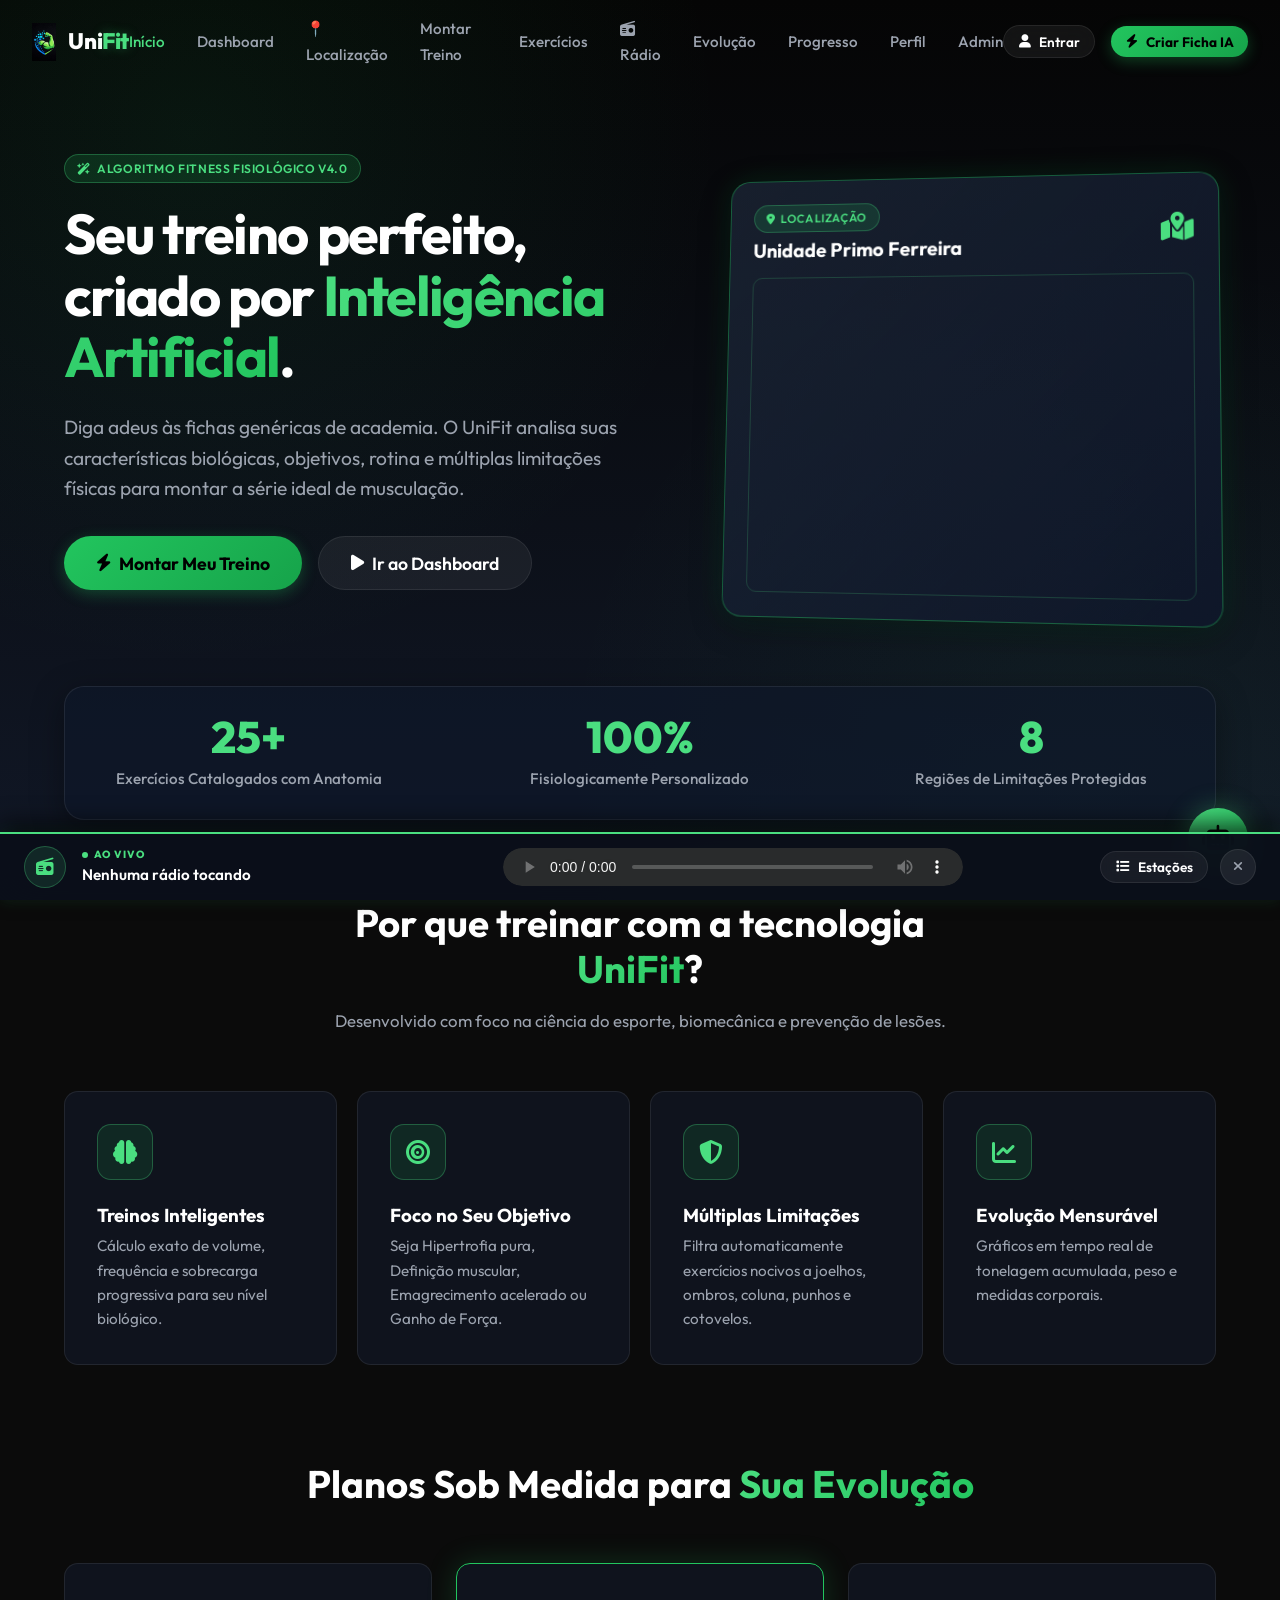
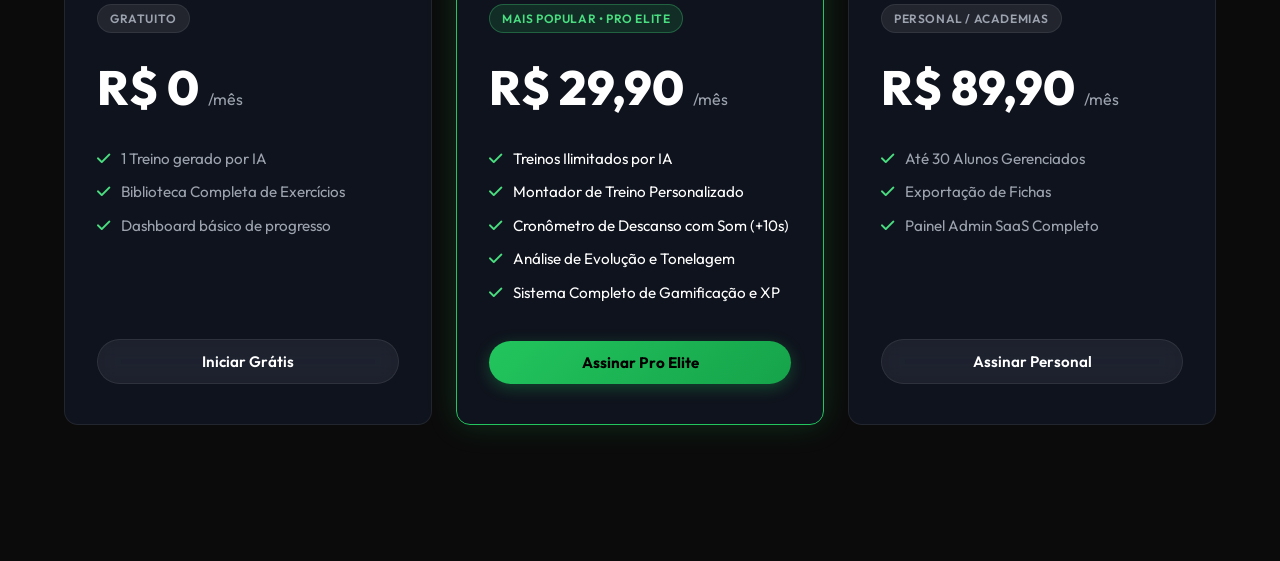
==== commit 44299495: "Add files via upload" ====
--- a/index.html
+++ b/index.html
@@ -56,6 +56,7 @@
         <li><a href="#" class="nav-link" onclick="showSection('map-section'); return false;">📍 Localização</a></li>
         <li><a href="#" class="nav-link" onclick="showSection('workout-builder-section'); return false;">Montar Treino</a></li>
         <li><a href="#" class="nav-link" onclick="showSection('exercise-bank-section'); return false;">Exercícios</a></li>
+        <li><a href="#" class="nav-link" onclick="showSection('radio-section'); return false;"><i class="fa-solid fa-radio"></i> Rádio</a></li>
         <li><a href="#" class="nav-link" onclick="showSection('evolution-section'); return false;">Evolução</a></li>
         <li><a href="#" class="nav-link" onclick="showSection('progress-section'); return false;">Progresso</a></li>
         <li><a href="#" class="nav-link" onclick="showSection('profile-section'); return false;">Perfil</a></li>
@@ -229,6 +230,7 @@
           <p style="color: #9CA3AF;" id="dash-user-subtext">Seu objetivo: <strong id="dash-goal-text" style="color:#FFFFFF;">Hipertrofia</strong> • Pronto para evoluir hoje?</p>
         </div>
         <div style="display: flex; gap: 0.75rem; flex-wrap: wrap;">
+          <button class="btn btn-secondary btn-sm" onclick="showSection('radio-section')"><i class="fa-solid fa-radio"></i> Ouvir Rádio</button>
           <button class="btn btn-secondary btn-sm" onclick="showSection('workout-builder-section')"><i class="fa-solid fa-plus"></i> Montar Novo Treino</button>
           <button class="btn btn-primary btn-lg" onclick="startTodayWorkoutSession()">
             <i class="fa-solid fa-play"></i> COMEÇAR TREINO DE HOJE
@@ -373,8 +375,9 @@
           <span class="badge badge-green" id="player-ex-category">PEITO</span>
           <h2 id="player-ex-name" style="font-size: 1.7rem; margin-top: 0.25rem;">Supino Reto com Barra</h2>
         </div>
-        <div>
-          <span id="workout-session-progress-text" style="color: #4ADE80; font-weight: 700; margin-right: 1rem;">0% Concluído</span>
+        <div style="display: flex; align-items: center; gap: 0.75rem; flex-wrap: wrap;">
+          <button class="btn btn-secondary btn-sm" onclick="showSection('radio-section')"><i class="fa-solid fa-radio"></i> Rádio de Treino</button>
+          <span id="workout-session-progress-text" style="color: #4ADE80; font-weight: 700;">0% Concluído</span>
           <button class="btn btn-primary btn-sm" onclick="finishCurrentWorkoutSession()">Finalizar Treino</button>
         </div>
       </div>
@@ -894,6 +897,65 @@
   </section>
 
   <!-- ==========================================================================
+       SECTION 10: RÁDIO PLAYER ONLINE
+       ========================================================================== -->
+  <section id="radio-section" class="app-section">
+    <div class="container">
+      <div class="section-header">
+        <span class="badge badge-green" style="margin-bottom: 0.75rem;"><i class="fa-solid fa-tower-broadcast"></i> TRANSMISSÃO AO VIVO</span>
+        <h2>📻 Rádio Player <span class="text-green-gradient">Online</span></h2>
+        <p>Escolha um país e clique na estação para ouvir ao vivo</p>
+      </div>
+
+      <!-- Controles e Filtros -->
+      <div class="glass-panel" style="padding: 1.75rem; margin-bottom: 2rem;">
+        <div class="radio-controls-wrapper">
+          <div class="radio-select-group">
+            <label for="countrySelect" class="form-label" style="font-weight: 600;"><i class="fa-solid fa-earth-americas"></i> País:</label>
+            <select id="countrySelect" class="form-control">
+              <option value="Brazil">Brasil 🇧🇷</option>
+              <option value="United States">Estados Unidos 🇺🇸</option>
+              <option value="United Kingdom">Reino Unido 🇬🇧</option>
+              <option value="Portugal">Portugal 🇵🇹</option>
+              <option value="Spain">Espanha 🇪🇸</option>
+              <option value="Canada">Canadá 🇨🇦</option>
+              <option value="Germany">Alemanha 🇩🇪</option>
+              <option value="France">França 🇫🇷</option>
+              <option value="Italy">Itália 🇮🇹</option>
+              <option value="Argentina">Argentina 🇦🇷</option>
+            </select>
+          </div>
+
+          <div class="radio-search-group">
+            <label for="radioSearchInput" class="form-label" style="font-weight: 600;"><i class="fa-solid fa-magnifying-glass"></i> Filtrar Rádio ou Gênero:</label>
+            <input type="text" id="radioSearchInput" class="form-control" placeholder="Buscar estação (ex: Jovem Pan, Rock, Pop, 80s)..." oninput="filterLocalRadios()">
+          </div>
+        </div>
+
+        <!-- Gêneros rápidos -->
+        <div class="radio-genre-tags">
+          <span style="font-size: 0.8rem; color: #9CA3AF; font-weight: 600;">Gêneros rápidos:</span>
+          <button type="button" class="btn btn-primary radio-tag-btn active" onclick="filterByRadioTag('')">Todas</button>
+          <button type="button" class="btn btn-secondary radio-tag-btn" onclick="filterByRadioTag('pop')">Pop</button>
+          <button type="button" class="btn btn-secondary radio-tag-btn" onclick="filterByRadioTag('rock')">Rock</button>
+          <button type="button" class="btn btn-secondary radio-tag-btn" onclick="filterByRadioTag('electronic')">Eletrônica</button>
+          <button type="button" class="btn btn-secondary radio-tag-btn" onclick="filterByRadioTag('sertanejo')">Sertanejo</button>
+          <button type="button" class="btn btn-secondary radio-tag-btn" onclick="filterByRadioTag('news')">Notícias</button>
+          <button type="button" class="btn btn-secondary radio-tag-btn" onclick="filterByRadioTag('hits')">Hits</button>
+        </div>
+      </div>
+
+      <!-- Container onde as rádios serão injetadas -->
+      <div class="radio-container" id="radioContainer">
+        <div class="radio-loading-state" style="grid-column: 1 / -1; text-align: center; padding: 3rem 1rem;">
+          <i class="fa-solid fa-spinner fa-spin" style="font-size: 2.2rem; color: #4ADE80; margin-bottom: 0.8rem;"></i>
+          <p style="color: #9CA3AF; font-size: 1.05rem;">Carregando estações...</p>
+        </div>
+      </div>
+    </div>
+  </section>
+
+  <!-- ==========================================================================
        AI FLOATING CHAT WIDGET
        ========================================================================== -->
   <div class="ai-chat-drawer">
@@ -1185,6 +1247,32 @@
     </div>
   </div>
 
+  <!-- PLAYER FIXO DE RÁDIO ONLINE NO RODAPÉ -->
+  <div class="player-bar" id="radioPlayerBar">
+    <div class="player-bar-inner">
+      <div class="player-now-playing">
+        <div class="player-icon-pulse" id="playerIconPulse">
+          <i class="fa-solid fa-radio"></i>
+        </div>
+        <div class="player-info-text">
+          <span class="player-status-badge">AO VIVO</span>
+          <span class="player-info" id="playerInfo">Nenhuma rádio tocando</span>
+        </div>
+      </div>
+      <div class="player-audio-controls">
+        <audio id="audioPlayer" controls autoplay></audio>
+      </div>
+      <div class="player-extra-actions">
+        <button class="btn btn-secondary btn-sm" onclick="showSection('radio-section')" title="Ver todas as estações">
+          <i class="fa-solid fa-list"></i> <span class="hide-mobile">Estações</span>
+        </button>
+        <button class="player-close-btn" onclick="stopRadioPlayer()" title="Parar e Silenciar">
+          <i class="fa-solid fa-xmark"></i>
+        </button>
+      </div>
+    </div>
+  </div>
+
   <!-- NAVEGAÇÃO MOBILE INFERIOR FIXA (BOTTOM NAV BAR) -->
   <nav class="mobile-bottom-nav">
     <a href="#" class="mobile-nav-item active" onclick="showSection('dashboard-section'); return false;">
@@ -1194,6 +1282,10 @@
     <a href="#" class="mobile-nav-item" onclick="showSection('workout-builder-section'); return false;">
       <i class="fa-solid fa-dumbbell"></i>
       <span>Treino</span>
+    </a>
+    <a href="#" class="mobile-nav-item" onclick="showSection('radio-section'); return false;">
+      <i class="fa-solid fa-radio"></i>
+      <span>Rádio</span>
     </a>
     <a href="#" class="mobile-nav-item" onclick="showSection('evolution-section'); return false;">
       <i class="fa-solid fa-chart-line"></i>
@@ -1229,6 +1321,7 @@
   <script src="js/ai-assistant.js"></script>
   <script src="js/gamification.js"></script>
   <script src="js/admin.js"></script>
+  <script src="js/radio.js"></script>
   <script src="js/app.js"></script>
 
   <!-- Leaflet Geolocation Search Script -->
--- a/css/styles.css
+++ b/css/styles.css
@@ -1358,4 +1358,357 @@
   }
 }
 
-
+/* ==========================================================================
+   UNIFIT WEB RADIO MODULE & PERSISTENT BOTTOM PLAYER
+   ========================================================================== */
+.radio-controls-wrapper {
+  display: flex;
+  gap: 1.25rem;
+  align-items: flex-end;
+  flex-wrap: wrap;
+}
+
+.radio-select-group {
+  flex: 1;
+  min-width: 220px;
+}
+
+.radio-search-group {
+  flex: 2;
+  min-width: 260px;
+}
+
+.radio-genre-tags {
+  display: flex;
+  gap: 0.5rem;
+  flex-wrap: wrap;
+  margin-top: 1.25rem;
+  align-items: center;
+}
+
+.radio-tag-btn {
+  font-size: 0.8rem;
+  padding: 0.35rem 0.85rem;
+  border-radius: var(--radius-full);
+}
+
+.radio-container {
+  display: grid;
+  grid-template-columns: repeat(auto-fill, minmax(280px, 1fr));
+  gap: 1.25rem;
+  width: 100%;
+  margin-top: 1.5rem;
+  margin-bottom: 3rem;
+}
+
+.radio-card {
+  background: var(--bg-card);
+  border: 1px solid var(--border-color);
+  border-radius: var(--radius-md);
+  padding: 1.15rem;
+  display: flex;
+  align-items: center;
+  gap: 1rem;
+  cursor: pointer;
+  transition: all var(--transition-fast);
+  backdrop-filter: blur(12px);
+  position: relative;
+  overflow: hidden;
+}
+
+.radio-card::before {
+  content: '';
+  position: absolute;
+  top: 0;
+  left: 0;
+  width: 3px;
+  height: 100%;
+  background: transparent;
+  transition: background var(--transition-fast);
+}
+
+.radio-card:hover {
+  transform: translateY(-4px);
+  border-color: var(--neon-green);
+  background: var(--bg-card-hover);
+  box-shadow: 0 8px 25px rgba(0, 0, 0, 0.4), 0 0 15px var(--accent-glow);
+}
+
+.radio-card:hover::before {
+  background: var(--neon-green);
+}
+
+.radio-card.playing {
+  border-color: var(--neon-green);
+  background: rgba(34, 197, 94, 0.12);
+  box-shadow: 0 0 20px var(--neon-green-glow);
+}
+
+.radio-card.playing::before {
+  background: var(--neon-green);
+}
+
+.radio-card-img-wrap {
+  position: relative;
+  width: 58px;
+  height: 58px;
+  min-width: 58px;
+  border-radius: var(--radius-sm);
+  background: #111827;
+  overflow: hidden;
+  display: flex;
+  align-items: center;
+  justify-content: center;
+  border: 1px solid rgba(255, 255, 255, 0.1);
+}
+
+.radio-card img {
+  width: 100%;
+  height: 100%;
+  object-fit: cover;
+  border-radius: var(--radius-sm);
+}
+
+.radio-card-body {
+  flex: 1;
+  min-width: 0;
+  text-align: left;
+}
+
+.radio-name {
+  font-weight: 700;
+  font-size: 0.98rem;
+  margin-bottom: 0.25rem;
+  color: var(--text-white);
+  white-space: nowrap;
+  overflow: hidden;
+  text-overflow: ellipsis;
+}
+
+.radio-tags {
+  font-size: 0.78rem;
+  color: var(--text-muted);
+  white-space: nowrap;
+  overflow: hidden;
+  text-overflow: ellipsis;
+  text-transform: capitalize;
+}
+
+.radio-play-indicator {
+  width: 36px;
+  height: 36px;
+  min-width: 36px;
+  border-radius: 50%;
+  background: rgba(255, 255, 255, 0.08);
+  display: flex;
+  align-items: center;
+  justify-content: center;
+  color: var(--neon-green);
+  transition: all var(--transition-fast);
+}
+
+.radio-card:hover .radio-play-indicator {
+  background: var(--neon-green);
+  color: #0b0b0b;
+  transform: scale(1.1);
+}
+
+.radio-card.playing .radio-play-indicator {
+  background: var(--neon-green);
+  color: #0b0b0b;
+  animation: pulseNeon 1.5s infinite;
+}
+
+/* ==========================================================================
+   PERSISTENT BOTTOM RADIO PLAYER BAR
+   ========================================================================== */
+.player-bar {
+  position: fixed;
+  bottom: 0;
+  left: 0;
+  right: 0;
+  background: rgba(11, 15, 25, 0.96);
+  backdrop-filter: blur(20px);
+  -webkit-backdrop-filter: blur(20px);
+  padding: 12px 24px;
+  display: flex;
+  justify-content: center;
+  align-items: center;
+  border-top: 2px solid var(--neon-green);
+  box-shadow: 0 -8px 25px rgba(0, 0, 0, 0.7), 0 0 15px rgba(74, 222, 128, 0.15);
+  z-index: 1750;
+  transition: transform 0.3s cubic-bezier(0.4, 0, 0.2, 1);
+}
+
+.player-bar-inner {
+  display: flex;
+  align-items: center;
+  justify-content: space-between;
+  width: 100%;
+  max-width: 1280px;
+  gap: 1.5rem;
+  flex-wrap: wrap;
+}
+
+.player-now-playing {
+  display: flex;
+  align-items: center;
+  gap: 1rem;
+  min-width: 220px;
+  flex: 1;
+}
+
+.player-icon-pulse {
+  width: 42px;
+  height: 42px;
+  min-width: 42px;
+  border-radius: 50%;
+  background: rgba(74, 222, 128, 0.12);
+  border: 1px solid rgba(74, 222, 128, 0.3);
+  display: flex;
+  align-items: center;
+  justify-content: center;
+  color: var(--neon-green);
+  font-size: 1.1rem;
+}
+
+.player-icon-pulse.playing {
+  animation: pulseGlow 1.8s infinite;
+  background: rgba(74, 222, 128, 0.25);
+  border-color: var(--neon-green);
+}
+
+@keyframes pulseGlow {
+  0% { box-shadow: 0 0 0 0 rgba(74, 222, 128, 0.6); }
+  70% { box-shadow: 0 0 0 10px rgba(74, 222, 128, 0); }
+  100% { box-shadow: 0 0 0 0 rgba(74, 222, 128, 0); }
+}
+
+.player-info-text {
+  display: flex;
+  flex-direction: column;
+  overflow: hidden;
+}
+
+.player-status-badge {
+  font-size: 0.65rem;
+  font-weight: 800;
+  letter-spacing: 0.08em;
+  color: var(--neon-green);
+  display: flex;
+  align-items: center;
+  gap: 0.35rem;
+}
+
+.player-status-badge::before {
+  content: '';
+  display: inline-block;
+  width: 6px;
+  height: 6px;
+  border-radius: 50%;
+  background: var(--neon-green);
+  animation: blinkLive 1.2s infinite;
+}
+
+@keyframes blinkLive {
+  0%, 100% { opacity: 1; }
+  50% { opacity: 0.3; }
+}
+
+.player-info {
+  font-size: 0.95rem;
+  font-weight: 600;
+  color: var(--text-white);
+  white-space: nowrap;
+  overflow: hidden;
+  text-overflow: ellipsis;
+  max-width: 320px;
+}
+
+.player-audio-controls {
+  flex: 2;
+  display: flex;
+  justify-content: center;
+  min-width: 260px;
+}
+
+.player-audio-controls audio {
+  width: 100%;
+  max-width: 460px;
+  height: 38px;
+  border-radius: 20px;
+  outline: none;
+  filter: invert(0.9) hue-rotate(180deg) brightness(1.2);
+}
+
+.player-extra-actions {
+  display: flex;
+  align-items: center;
+  gap: 0.75rem;
+}
+
+.player-close-btn {
+  background: rgba(255, 255, 255, 0.08);
+  border: 1px solid var(--border-color);
+  color: var(--text-muted);
+  width: 36px;
+  height: 36px;
+  border-radius: 50%;
+  display: flex;
+  align-items: center;
+  justify-content: center;
+  cursor: pointer;
+  transition: all var(--transition-fast);
+}
+
+.player-close-btn:hover {
+  background: rgba(239, 68, 68, 0.2);
+  color: #ef4444;
+  border-color: #ef4444;
+}
+
+@media (max-width: 900px) {
+  .player-bar {
+    bottom: 68px; /* Fica acima da mobile-bottom-nav */
+    padding: 10px 14px;
+  }
+  
+  .player-bar-inner {
+    gap: 0.6rem;
+  }
+  
+  .player-now-playing {
+    min-width: 0;
+    max-width: calc(100% - 90px);
+  }
+  
+  .player-info {
+    max-width: 200px;
+    font-size: 0.85rem;
+  }
+  
+  .player-audio-controls {
+    min-width: 100%;
+    order: 3;
+  }
+  
+  .player-audio-controls audio {
+    max-width: 100%;
+    height: 34px;
+  }
+  
+  .player-extra-actions {
+    order: 2;
+  }
+  
+  .hide-mobile {
+    display: none;
+  }
+  
+  body {
+    padding-bottom: 140px;
+  }
+}
+
+
+
